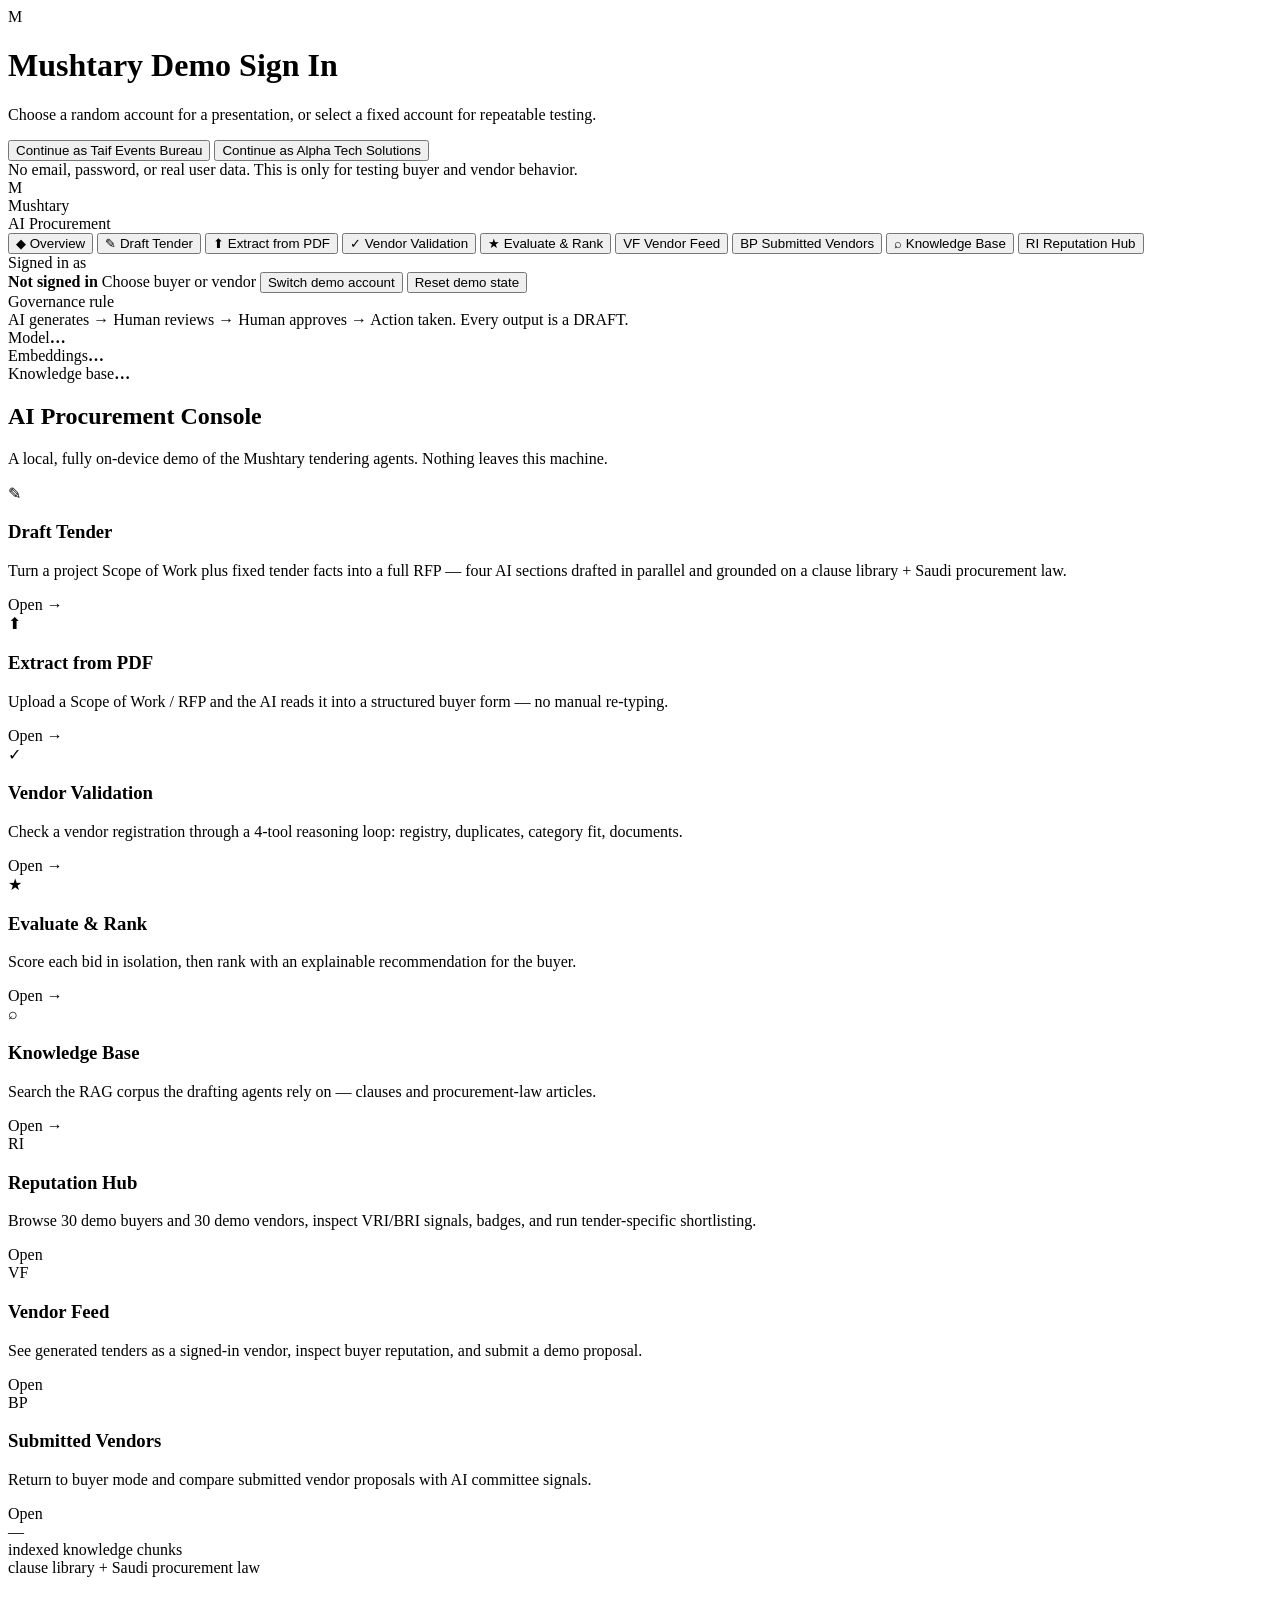
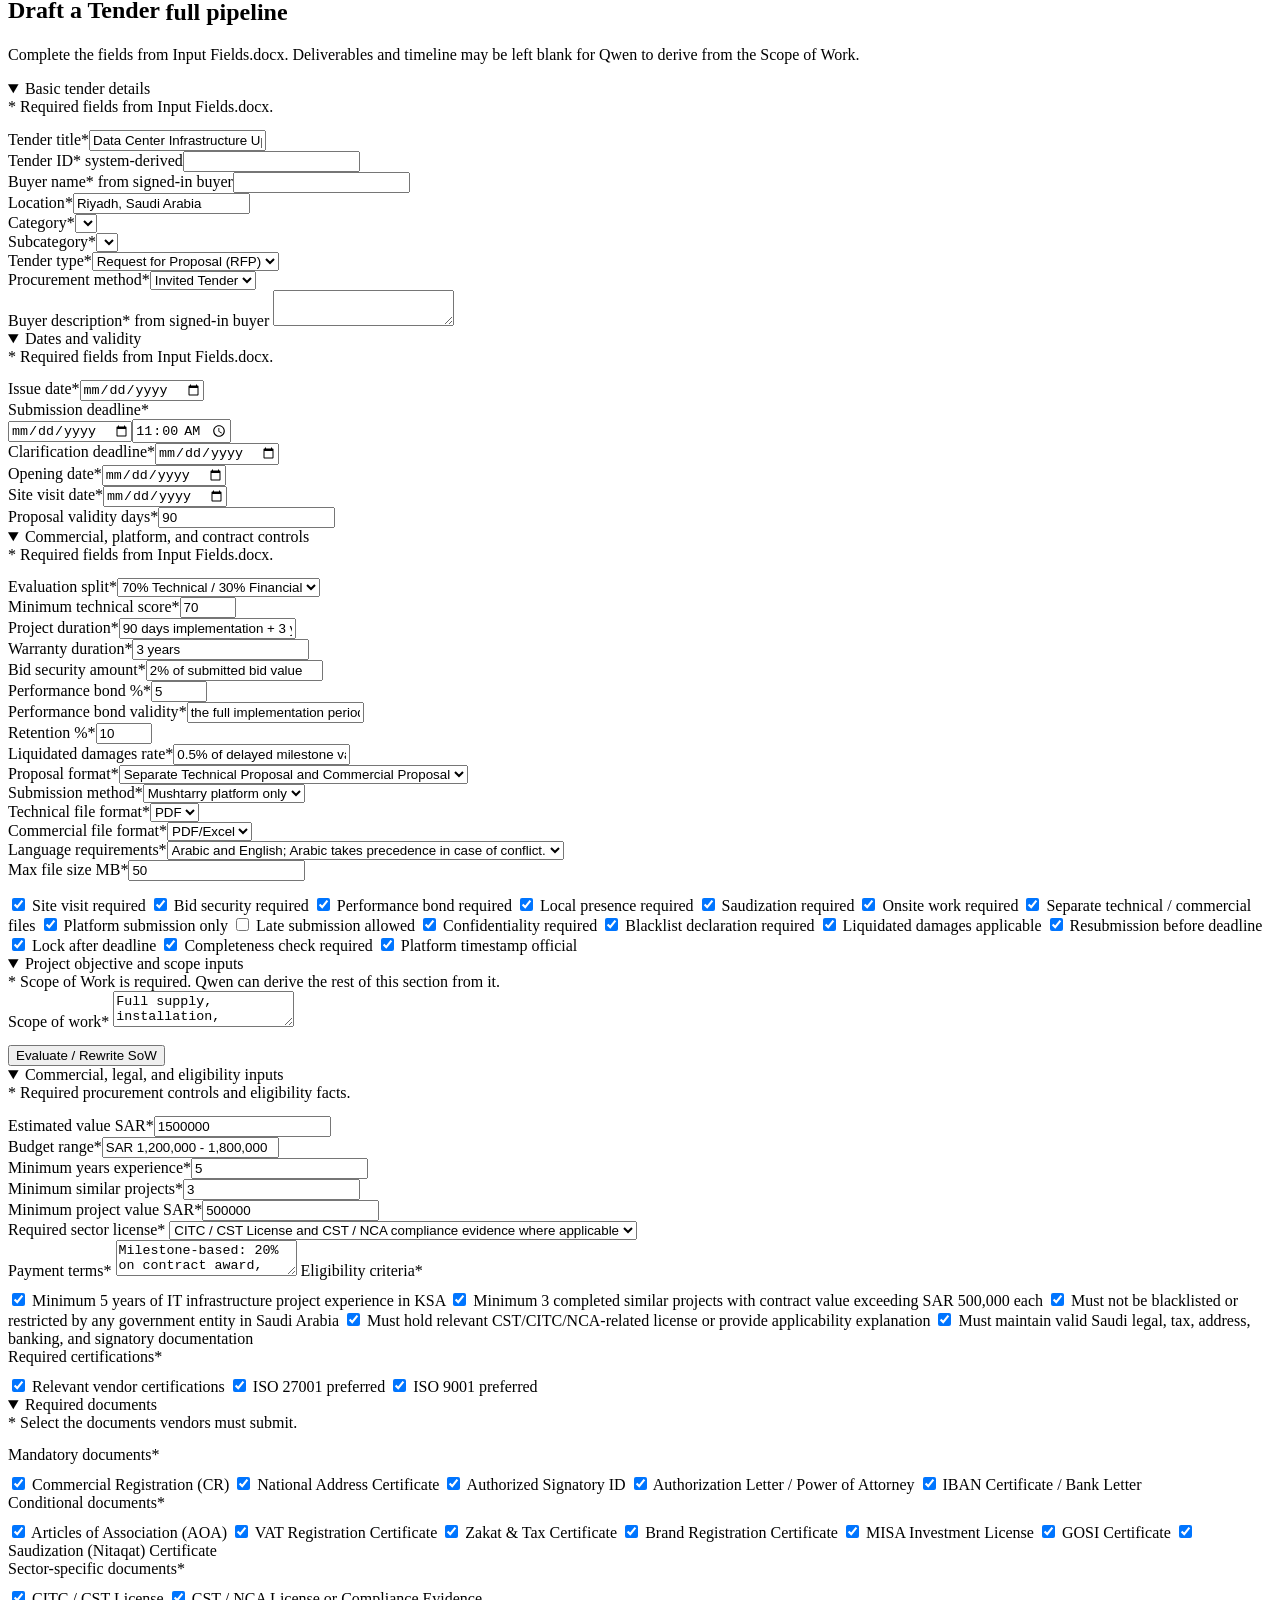
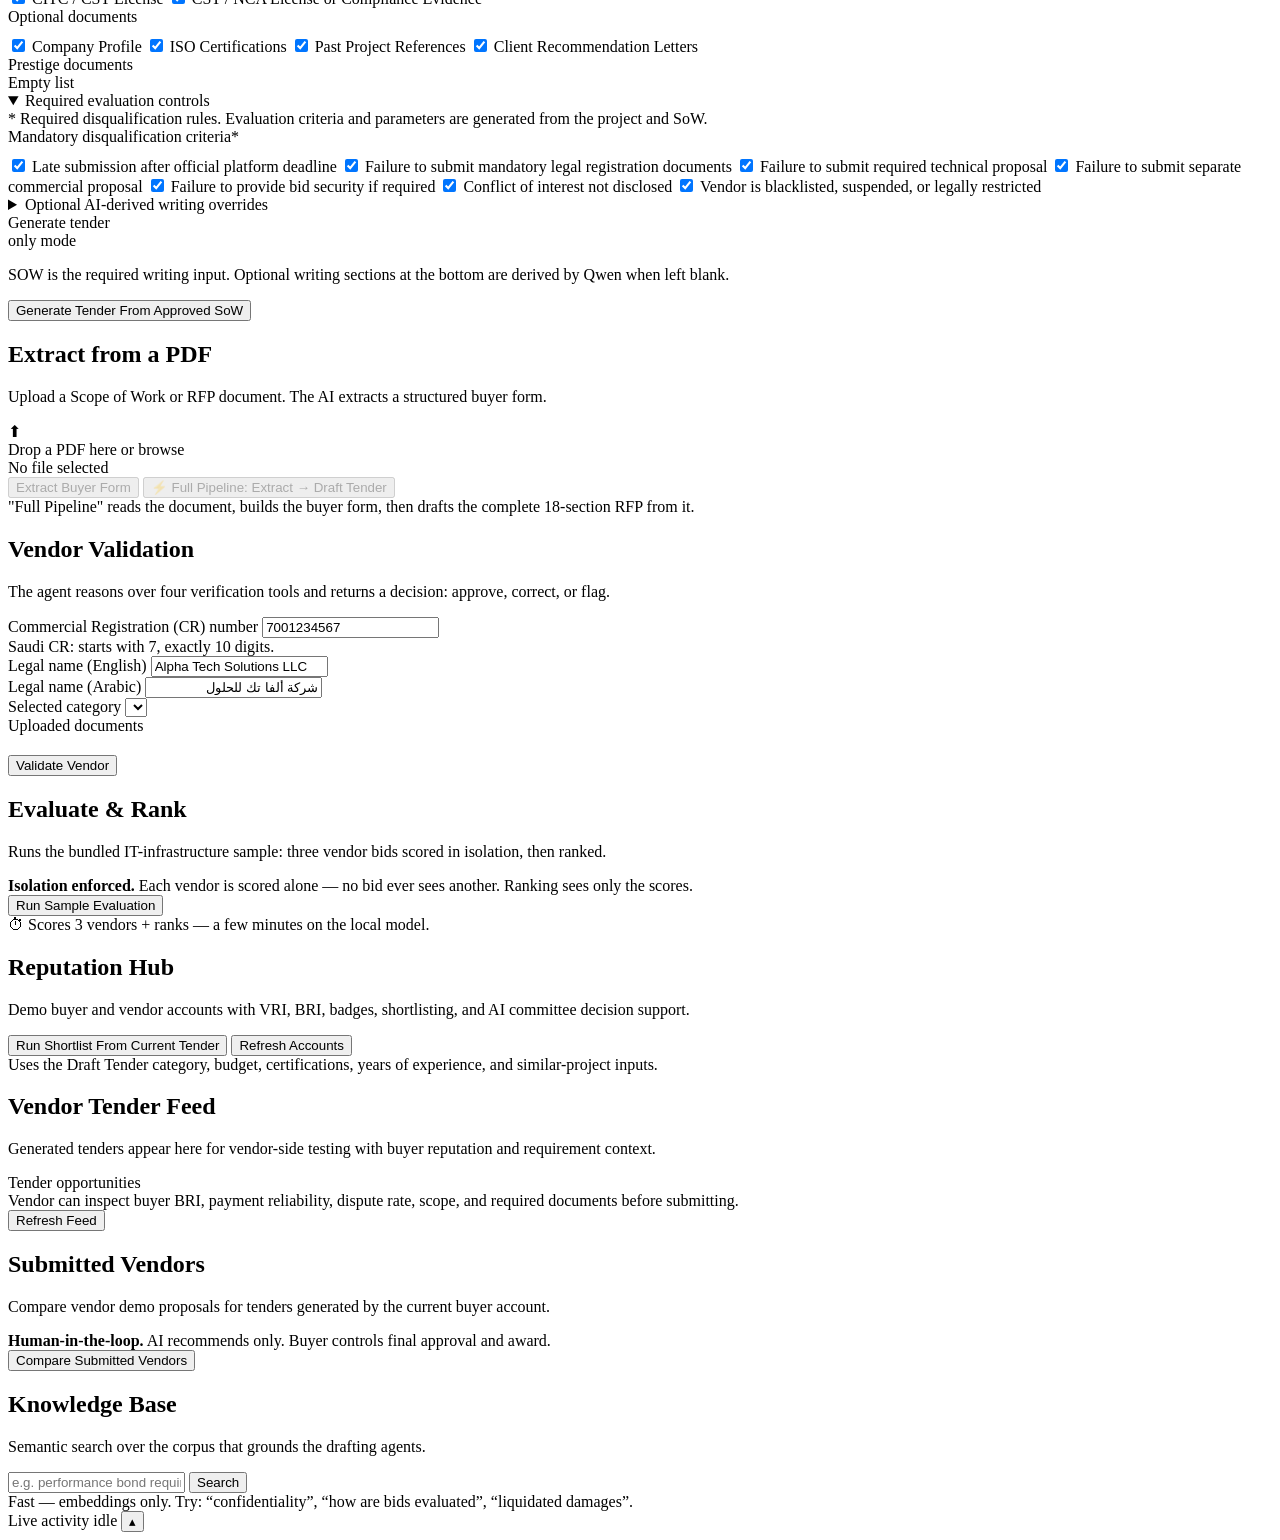
==== frontend/index.html @ 8e7443ec "Pin demo workflows to fixed buyer and vendor" ====
<!DOCTYPE html>
<html lang="en">
<head>
  <meta charset="UTF-8" />
  <meta name="viewport" content="width=device-width, initial-scale=1.0" />
  <title>Mushtary — AI Procurement Console</title>
  <link rel="stylesheet" href="/styles.css" />
  <link rel="preconnect" href="https://fonts.googleapis.com" />
  <link href="https://fonts.googleapis.com/css2?family=Inter:wght@400;500;600;700;800&display=swap" rel="stylesheet" />
</head>
<body>
  <div class="signin-gate" id="signinGate">
    <div class="signin-panel">
      <div class="brand-mark">M</div>
      <h1>Mushtary Demo Sign In</h1>
      <p>Choose a random account for a presentation, or select a fixed account for repeatable testing.</p>
      <div class="signin-actions">
        <button class="btn primary" id="signinBuyerBtn">Continue as Taif Events Bureau</button>
        <button class="btn ghost" id="signinVendorBtn">Continue as Alpha Tech Solutions</button>
      </div>
      <div class="signin-picker" hidden>
        <label for="signinBuyerSelect">Fixed test buyer</label>
        <div><select id="signinBuyerSelect"><option value="">Loading buyers…</option></select><button class="btn primary" id="signinSelectedBuyerBtn">Use buyer</button></div>
        <label for="signinVendorSelect">Fixed test vendor</label>
        <div><select id="signinVendorSelect"><option value="">Loading vendors…</option></select><button class="btn ghost" id="signinSelectedVendorBtn">Use vendor</button></div>
      </div>
      <div class="hint">No email, password, or real user data. This is only for testing buyer and vendor behavior.</div>
    </div>
  </div>
  <div class="app">
    <!-- Sidebar -->
    <aside class="sidebar">
      <div class="brand">
        <div class="brand-mark">M</div>
        <div>
          <div class="brand-name">Mushtary</div>
          <div class="brand-sub">AI Procurement</div>
        </div>
      </div>

      <nav class="nav">
        <button class="nav-item active" data-view="overview"><span class="ico">◆</span> Overview</button>
        <button class="nav-item" data-view="draft"><span class="ico">✎</span> Draft Tender</button>
        <button class="nav-item" data-view="extract"><span class="ico">⬆</span> Extract from PDF</button>
        <button class="nav-item" data-view="validate"><span class="ico">✓</span> Vendor Validation</button>
        <button class="nav-item" data-view="evaluate"><span class="ico">★</span> Evaluate &amp; Rank</button>
        <button class="nav-item" data-view="vendor-feed" data-role-view="vendor"><span class="ico">VF</span> Vendor Feed</button>
        <button class="nav-item" data-view="buyer-proposals" data-role-view="buyer"><span class="ico">BP</span> Submitted Vendors</button>
        <button class="nav-item" data-view="kb"><span class="ico">⌕</span> Knowledge Base</button>
        <button class="nav-item" data-view="reputation"><span class="ico">RI</span> Reputation Hub</button>
      </nav>

      <div class="sidebar-foot">
        <div class="session-card" id="sessionCard">
          <div class="rule-title">Signed in as</div>
          <b id="sessionName">Not signed in</b>
          <span id="sessionMeta">Choose buyer or vendor</span>
          <button class="mini-action" id="switchSessionBtn">Switch demo account</button>
          <button class="mini-action" id="resetDemoBtn">Reset demo state</button>
        </div>
        <div class="rule-card">
          <div class="rule-title">Governance rule</div>
          AI generates → Human reviews → Human approves → Action taken.
          <span class="muted">Every output is a DRAFT.</span>
        </div>
        <div class="env" id="envBox">
          <div class="env-row"><span>Model</span><b id="envModel">…</b></div>
          <div class="env-row"><span>Embeddings</span><b id="envEmbed">…</b></div>
          <div class="env-row"><span>Knowledge base</span><b id="envKb">…</b></div>
        </div>
      </div>
    </aside>

    <!-- Main -->
    <main class="main">
      <!-- OVERVIEW -->
      <section class="view active" id="view-overview">
        <header class="page-head">
          <h1>AI Procurement Console</h1>
          <p>A local, fully on-device demo of the Mushtary tendering agents. Nothing leaves this machine.</p>
        </header>
        <div class="grid cards">
          <div class="card feature" data-go="draft">
            <div class="feat-ico">✎</div>
            <h3>Draft Tender</h3>
            <p>Turn a project Scope of Work plus fixed tender facts into a full RFP — four AI sections drafted in parallel and grounded on a clause library + Saudi procurement law.</p>
            <span class="link">Open →</span>
          </div>
          <div class="card feature" data-go="extract">
            <div class="feat-ico">⬆</div>
            <h3>Extract from PDF</h3>
            <p>Upload a Scope of Work / RFP and the AI reads it into a structured buyer form — no manual re-typing.</p>
            <span class="link">Open →</span>
          </div>
          <div class="card feature" data-go="validate">
            <div class="feat-ico">✓</div>
            <h3>Vendor Validation</h3>
            <p>Check a vendor registration through a 4-tool reasoning loop: registry, duplicates, category fit, documents.</p>
            <span class="link">Open →</span>
          </div>
          <div class="card feature" data-go="evaluate">
            <div class="feat-ico">★</div>
            <h3>Evaluate &amp; Rank</h3>
            <p>Score each bid in isolation, then rank with an explainable recommendation for the buyer.</p>
            <span class="link">Open →</span>
          </div>
          <div class="card feature" data-go="kb">
            <div class="feat-ico">⌕</div>
            <h3>Knowledge Base</h3>
            <p>Search the RAG corpus the drafting agents rely on — clauses and procurement-law articles.</p>
            <span class="link">Open →</span>
          </div>
          <div class="card feature" data-go="reputation">
            <div class="feat-ico">RI</div>
            <h3>Reputation Hub</h3>
            <p>Browse 30 demo buyers and 30 demo vendors, inspect VRI/BRI signals, badges, and run tender-specific shortlisting.</p>
            <span class="link">Open</span>
          </div>
          <div class="card feature" data-go="vendor-feed">
            <div class="feat-ico">VF</div>
            <h3>Vendor Feed</h3>
            <p>See generated tenders as a signed-in vendor, inspect buyer reputation, and submit a demo proposal.</p>
            <span class="link">Open</span>
          </div>
          <div class="card feature" data-go="buyer-proposals">
            <div class="feat-ico">BP</div>
            <h3>Submitted Vendors</h3>
            <p>Return to buyer mode and compare submitted vendor proposals with AI committee signals.</p>
            <span class="link">Open</span>
          </div>
          <div class="card stat-card">
            <div class="stat-num" id="kbCount">—</div>
            <div class="stat-label">indexed knowledge chunks</div>
            <div class="stat-foot">clause library + Saudi procurement law</div>
          </div>
        </div>
      </section>

      <!-- DRAFT -->
      <section class="view" id="view-draft">
        <header class="page-head">
          <h1>Draft a Tender <span class="badge ok" style="vertical-align:middle">full pipeline</span></h1>
          <p>Complete the fields from Input Fields.docx. Deliverables and timeline may be left blank for Qwen to derive from the Scope of Work.</p>
        </header>
        <div class="panel">
          <details class="control-details" open>
            <summary>Basic tender details</summary>
            <div class="required-note"><span class="req">*</span> Required fields from Input Fields.docx.</div>
            <div class="grid two" style="margin-top:14px">
              <div><label class="field-label">Tender title<span class="req">*</span></label><input id="draftTenderTitle" class="input" value="Data Center Infrastructure Upgrade" required /></div>
              <div><label class="field-label">Tender ID<span class="req">*</span> <span class="muted">system-derived</span></label><input id="draftTenderId" class="input" readonly required /></div>
              <div><label class="field-label">Buyer name<span class="req">*</span> <span class="muted">from signed-in buyer</span></label><input id="draftBuyerName" class="input" readonly required /></div>
              <div><label class="field-label">Location<span class="req">*</span></label><input id="draftLocation" class="input" value="Riyadh, Saudi Arabia" required /></div>
              <div><label class="field-label">Category<span class="req">*</span></label><select id="draftCategory" class="input" required></select></div>
              <div><label class="field-label">Subcategory<span class="req">*</span></label><select id="draftSubcategory" class="input" required></select></div>
              <div><label class="field-label">Tender type<span class="req">*</span></label><select id="draftTenderType" class="input" required><option>Request for Proposal (RFP)</option></select></div>
              <div><label class="field-label">Procurement method<span class="req">*</span></label><select id="draftProcurementMethod" class="input" required><option>Invited Tender</option></select></div>
            </div>
            <label class="field-label" style="margin-top:14px">Buyer description<span class="req">*</span> <span class="muted">from signed-in buyer</span></label>
            <textarea id="draftBuyerDescription" class="input textarea compact-textarea" readonly required></textarea>
          </details>
          <details class="control-details" open>
            <summary>Dates and validity</summary>
            <div class="required-note"><span class="req">*</span> Required fields from Input Fields.docx.</div>
            <div class="grid two" style="margin-top:14px">
              <div><label class="field-label">Issue date<span class="req">*</span></label><input id="draftIssueDate" class="input" type="date" required /></div>
              <div><label class="field-label">Submission deadline<span class="req">*</span></label><div class="row compact"><input id="draftSubmissionDate" class="input" type="date" required /><input id="draftSubmissionTime" class="input" type="time" value="11:00" required /></div></div>
              <div><label class="field-label">Clarification deadline<span class="req">*</span></label><input id="draftClarificationDate" class="input" type="date" required /></div>
              <div><label class="field-label">Opening date<span class="req">*</span></label><input id="draftOpeningDate" class="input" type="date" required /></div>
              <div><label class="field-label">Site visit date<span class="req">*</span></label><input id="draftSiteVisitDate" class="input" type="date" required /></div>
              <div><label class="field-label">Proposal validity days<span class="req">*</span></label><input id="draftProposalValidityDays" class="input" type="number" min="1" value="90" required /></div>
            </div>
          </details>
          <details class="control-details" open>
            <summary>Commercial, platform, and contract controls</summary>
            <div class="required-note"><span class="req">*</span> Required fields from Input Fields.docx.</div>
            <div class="grid two" style="margin-top:14px">
              <div><label class="field-label">Evaluation split<span class="req">*</span></label><select id="draftEvaluationModel" class="input" required><option value="70/30">70% Technical / 30% Financial</option></select></div>
              <div><label class="field-label">Minimum technical score<span class="req">*</span></label><input id="draftMinimumScore" class="input" type="number" min="0" max="100" value="70" required /></div>
              <div><label class="field-label">Project duration<span class="req">*</span></label><input id="draftContractDuration" class="input" value="90 days implementation + 3 years warranty/support" required /></div>
              <div><label class="field-label">Warranty duration<span class="req">*</span></label><input id="draftWarrantyDuration" class="input" value="3 years" required /></div>
              <div><label class="field-label">Bid security amount<span class="req">*</span></label><input id="draftBidSecurityAmount" class="input" value="2% of submitted bid value" required /></div>
              <div><label class="field-label">Performance bond %<span class="req">*</span></label><input id="draftPerformanceBondPct" class="input" type="number" min="0" max="100" value="5" required /></div>
              <div><label class="field-label">Performance bond validity<span class="req">*</span></label><input id="draftPerformanceBondValidity" class="input" value="the full implementation period and the 3-year warranty/support period" required /></div>
              <div><label class="field-label">Retention %<span class="req">*</span></label><input id="draftRetentionPct" class="input" type="number" min="0" max="100" value="10" required /></div>
              <div><label class="field-label">Liquidated damages rate<span class="req">*</span></label><input id="draftLiquidatedDamagesRate" class="input" value="0.5% of delayed milestone value per week, capped as per final contract" required /></div>
              <div><label class="field-label">Proposal format<span class="req">*</span></label><select id="draftProposalFormat" class="input" required><option>Separate Technical Proposal and Commercial Proposal</option></select></div>
              <div><label class="field-label">Submission method<span class="req">*</span></label><select id="draftSubmissionMethod" class="input" required><option>Mushtarry platform only</option></select></div>
              <div><label class="field-label">Technical file format<span class="req">*</span></label><select id="draftTechnicalFileFormat" class="input" required><option>PDF</option></select></div>
              <div><label class="field-label">Commercial file format<span class="req">*</span></label><select id="draftCommercialFileFormat" class="input" required><option>PDF/Excel</option></select></div>
              <div><label class="field-label">Language requirements<span class="req">*</span></label><select id="draftLanguageRequirements" class="input" required><option>Arabic and English; Arabic takes precedence in case of conflict.</option></select></div>
              <div><label class="field-label">Max file size MB<span class="req">*</span></label><input id="draftMaxFileSize" class="input" type="number" min="1" value="50" required /></div>
            </div>
            <div class="toggle-grid" style="margin-top:14px">
              <label><input id="draftSiteVisitRequired" type="checkbox" checked /> Site visit required</label>
              <label><input id="draftBidSecurityRequired" type="checkbox" checked /> Bid security required</label>
              <label><input id="draftPerformanceBondRequired" type="checkbox" checked /> Performance bond required</label>
              <label><input id="draftLocalPresenceRequired" type="checkbox" checked /> Local presence required</label>
              <label><input id="draftSaudizationRequired" type="checkbox" checked /> Saudization required</label>
              <label><input id="draftOnsiteRequired" type="checkbox" checked /> Onsite work required</label>
              <label><input id="draftSeparateTechCommercial" type="checkbox" checked /> Separate technical / commercial files</label>
              <label><input id="draftPlatformOnly" type="checkbox" checked /> Platform submission only</label>
              <label><input id="draftLateSubmissionAllowed" type="checkbox" /> Late submission allowed</label>
              <label><input id="draftConfidentialityRequired" type="checkbox" checked /> Confidentiality required</label>
              <label><input id="draftBlacklistDeclaration" type="checkbox" checked /> Blacklist declaration required</label>
              <label><input id="draftLiquidatedDamages" type="checkbox" checked /> Liquidated damages applicable</label>
              <label><input id="draftResubmissionAllowed" type="checkbox" checked /> Resubmission before deadline</label>
              <label><input id="draftLockAfterDeadline" type="checkbox" checked /> Lock after deadline</label>
              <label><input id="draftCompletenessCheck" type="checkbox" checked /> Completeness check required</label>
              <label><input id="draftTimestampOfficial" type="checkbox" checked /> Platform timestamp official</label>
            </div>
          </details>
          <details class="control-details" open>
            <summary>Project objective and scope inputs</summary>
            <div class="required-note"><span class="req">*</span> Scope of Work is required. Qwen can derive the rest of this section from it.</div>
            <label class="field-label" style="margin-top:14px">Scope of work<span class="req">*</span></label>
            <textarea id="draftScope" class="input textarea hero-textarea" required>Full supply, installation, configuration, testing, and commissioning of new server hardware, core network switches, next-generation firewall, and backup systems. The scope includes data migration, rollback planning, staff training, as-built documentation, and warranty/support services.</textarea>
            <div class="toolbar" style="margin-top:14px">
              <button id="reviewSowBtn" class="btn ghost">Evaluate / Rewrite SoW</button>
            </div>
          </details>
          <details class="control-details" open>
            <summary>Commercial, legal, and eligibility inputs</summary>
            <div class="required-note"><span class="req">*</span> Required procurement controls and eligibility facts.</div>
            <div class="grid two" style="margin-top:14px">
              <div><label class="field-label">Estimated value SAR<span class="req">*</span></label><input id="draftEstimatedValue" class="input" type="number" value="1500000" required /></div>
              <div><label class="field-label">Budget range<span class="req">*</span></label><input id="draftBudgetRange" class="input" value="SAR 1,200,000 - 1,800,000" required /></div>
              <div><label class="field-label">Minimum years experience<span class="req">*</span></label><input id="draftMinYears" class="input" type="number" value="5" required /></div>
              <div><label class="field-label">Minimum similar projects<span class="req">*</span></label><input id="draftMinProjects" class="input" type="number" value="3" required /></div>
              <div><label class="field-label">Minimum project value SAR<span class="req">*</span></label><input id="draftMinProjectValue" class="input" type="number" value="500000" required /></div>
              <div>
                <label class="field-label">Required sector license<span class="req">*</span></label>
                <select id="draftSectorLicense" class="input" required>
                  <option>CITC / CST License and CST / NCA compliance evidence where applicable</option>
                </select>
              </div>
            </div>
            <label class="field-label" style="margin-top:14px">Payment terms<span class="req">*</span></label>
            <textarea id="draftPaymentTerms" class="input textarea compact-textarea" required>Milestone-based: 20% on contract award, 40% on equipment delivery and acceptance, 30% on successful handover/UAT, and 10% after completion of the initial warranty observation period.</textarea>
            <label class="field-label" style="margin-top:14px">Eligibility criteria<span class="req">*</span></label>
            <div id="draftEligibilityCriteria" class="toggle-grid single" style="margin-top:10px">
              <label><input type="checkbox" value="Minimum 5 years of IT infrastructure project experience in KSA" checked /> Minimum 5 years of IT infrastructure project experience in KSA</label>
              <label><input type="checkbox" value="Minimum 3 completed similar projects with contract value exceeding SAR 500,000 each" checked /> Minimum 3 completed similar projects with contract value exceeding SAR 500,000 each</label>
              <label><input type="checkbox" value="Must not be blacklisted or restricted by any government entity in Saudi Arabia" checked /> Must not be blacklisted or restricted by any government entity in Saudi Arabia</label>
              <label><input type="checkbox" value="Must hold relevant CST/CITC/NCA-related license or provide applicability explanation" checked /> Must hold relevant CST/CITC/NCA-related license or provide applicability explanation</label>
              <label><input type="checkbox" value="Must maintain valid Saudi legal, tax, address, banking, and signatory documentation" checked /> Must maintain valid Saudi legal, tax, address, banking, and signatory documentation</label>
            </div>
            <label class="field-label" style="margin-top:14px">Required certifications<span class="req">*</span></label>
            <div id="draftCertifications" class="toggle-grid" style="margin-top:10px">
              <label><input type="checkbox" value="Relevant vendor certifications" checked /> Relevant vendor certifications</label>
              <label><input type="checkbox" value="ISO 27001 preferred" checked /> ISO 27001 preferred</label>
              <label><input type="checkbox" value="ISO 9001 preferred" checked /> ISO 9001 preferred</label>
            </div>
          </details>
          <details class="control-details" open>
            <summary>Required documents</summary>
            <div class="required-note"><span class="req">*</span> Select the documents vendors must submit.</div>
            <div class="grid two" style="margin-top:14px">
              <div>
                <label class="field-label">Mandatory documents<span class="req">*</span></label>
                <div id="draftMandatoryDocs" class="toggle-grid single" style="margin-top:10px">
                  <label><input type="checkbox" value="Commercial Registration (CR)" checked /> Commercial Registration (CR)</label>
                  <label><input type="checkbox" value="National Address Certificate" checked /> National Address Certificate</label>
                  <label><input type="checkbox" value="Authorized Signatory ID" checked /> Authorized Signatory ID</label>
                  <label><input type="checkbox" value="Authorization Letter / Power of Attorney" checked /> Authorization Letter / Power of Attorney</label>
                  <label><input type="checkbox" value="IBAN Certificate / Bank Letter" checked /> IBAN Certificate / Bank Letter</label>
                </div>
              </div>
              <div>
                <label class="field-label">Conditional documents<span class="req">*</span></label>
                <div id="draftConditionalDocs" class="toggle-grid single" style="margin-top:10px">
                  <label><input type="checkbox" value="Articles of Association (AOA)" checked /> Articles of Association (AOA)</label>
                  <label><input type="checkbox" value="VAT Registration Certificate" checked /> VAT Registration Certificate</label>
                  <label><input type="checkbox" value="Zakat & Tax Certificate" checked /> Zakat & Tax Certificate</label>
                  <label><input type="checkbox" value="Brand Registration Certificate" checked /> Brand Registration Certificate</label>
                  <label><input type="checkbox" value="MISA Investment License" checked /> MISA Investment License</label>
                  <label><input type="checkbox" value="GOSI Certificate" checked /> GOSI Certificate</label>
                  <label><input type="checkbox" value="Saudization (Nitaqat) Certificate" checked /> Saudization (Nitaqat) Certificate</label>
                </div>
              </div>
              <div>
                <label class="field-label">Sector-specific documents<span class="req">*</span></label>
                <div id="draftSectorDocs" class="toggle-grid single" style="margin-top:10px">
                  <label><input type="checkbox" value="CITC / CST License" checked /> CITC / CST License</label>
                  <label><input type="checkbox" value="CST / NCA License or Compliance Evidence" checked /> CST / NCA License or Compliance Evidence</label>
                </div>
              </div>
              <div>
                <label class="field-label">Optional documents</label>
                <div id="draftOptionalDocs" class="toggle-grid single" style="margin-top:10px">
                  <label><input type="checkbox" value="Company Profile" checked /> Company Profile</label>
                  <label><input type="checkbox" value="ISO Certifications" checked /> ISO Certifications</label>
                  <label><input type="checkbox" value="Past Project References" checked /> Past Project References</label>
                  <label><input type="checkbox" value="Client Recommendation Letters" checked /> Client Recommendation Letters</label>
                </div>
              </div>
              <div>
                <label class="field-label">Prestige documents</label>
                <div id="draftPrestigeDocs" class="empty-list">Empty list</div>
              </div>
            </div>
          </details>
          <details class="control-details" open>
            <summary>Required evaluation controls</summary>
            <div class="required-note"><span class="req">*</span> Required disqualification rules. Evaluation criteria and parameters are generated from the project and SoW.</div>
            <label class="field-label" style="margin-top:14px">Mandatory disqualification criteria<span class="req">*</span></label>
            <div id="draftDisqualificationCriteria" class="toggle-grid single" style="margin-top:10px">
              <label><input type="checkbox" value="Late submission after official platform deadline" checked /> Late submission after official platform deadline</label>
              <label><input type="checkbox" value="Failure to submit mandatory legal registration documents" checked /> Failure to submit mandatory legal registration documents</label>
              <label><input type="checkbox" value="Failure to submit required technical proposal" checked /> Failure to submit required technical proposal</label>
              <label><input type="checkbox" value="Failure to submit separate commercial proposal" checked /> Failure to submit separate commercial proposal</label>
              <label><input type="checkbox" value="Failure to provide bid security if required" checked /> Failure to provide bid security if required</label>
              <label><input type="checkbox" value="Conflict of interest not disclosed" checked /> Conflict of interest not disclosed</label>
              <label><input type="checkbox" value="Vendor is blacklisted, suspended, or legally restricted" checked /> Vendor is blacklisted, suspended, or legally restricted</label>
            </div>
          </details>
          <details class="control-details">
            <summary>Optional AI-derived writing overrides</summary>
            <div class="hint" style="margin-top:14px">Use Populate optional sections to derive editable content from the Scope of Work. Buyer-entered values are preserved.</div>
            <div class="toolbar" style="margin-top:14px"><button id="populateOptionalBtn" type="button" class="btn ghost">Populate Deliverables & Optional Sections</button></div>
            <label class="field-label" style="margin-top:14px">Project objective</label>
            <textarea id="draftProjectObjective" class="input textarea compact-textarea" placeholder="Optional. Qwen can derive from the SoW."></textarea>
            <label class="field-label" style="margin-top:14px">Technical requirements</label>
            <textarea id="draftTechnicalRequirements" class="input textarea compact-textarea" placeholder="Optional. Qwen can derive from the SoW."></textarea>
            <label class="field-label" style="margin-top:14px">Methodology requirements</label>
            <textarea id="draftMethodologyRequirements" class="input textarea compact-textarea" placeholder="Optional. Qwen can derive from the SoW."></textarea>
            <label class="field-label" style="margin-top:14px">Deliverables</label>
            <div class="editable-table-wrap"><table class="editable-table" id="draftDeliverablesTable"><thead><tr><th>Deliverable</th><th>Description / acceptance output</th><th>Format</th><th></th></tr></thead><tbody></tbody></table></div>
            <button type="button" class="table-add" data-add-row="draftDeliverablesTable">+ Add deliverable</button>
            <label class="field-label" style="margin-top:14px">Timeline milestones</label>
            <div class="editable-table-wrap"><table class="editable-table" id="draftTimelineTable"><thead><tr><th>Milestone</th><th>Target date / timing</th><th></th></tr></thead><tbody></tbody></table></div>
            <button type="button" class="table-add" data-add-row="draftTimelineTable">+ Add milestone</button>
            <label class="field-label" style="margin-top:14px">Roles and responsibilities</label>
            <textarea id="draftResponsibilities" class="input textarea compact-textarea" placeholder="Optional. Example: Buyer | Provide access; Review deliverables"></textarea>
            <label class="field-label" style="margin-top:14px">Evaluation criteria</label>
            <textarea id="draftEvaluationCriteria" class="input textarea compact-textarea" placeholder="Optional. Qwen can derive from the SoW and project."></textarea>
            <div class="grid two" style="margin-top:14px">
              <div><label class="field-label">Technical evaluation parameters</label><textarea id="draftTechnicalEvalParams" class="input textarea mini-textarea" placeholder="Optional. Qwen can derive from the SoW."></textarea></div>
              <div><label class="field-label">Financial evaluation parameters</label><textarea id="draftFinancialEvalParams" class="input textarea mini-textarea" placeholder="Optional. Qwen can derive from the SoW."></textarea></div>
            </div>
          </details>
        </div>
        <div class="panel">
          <div class="result-head">
            <div>
              <div class="result-title">Generate tender</div>
            </div>
            <span class="badge ok">only mode</span>
          </div>
          <p class="hint">SOW is the required writing input. Optional writing sections at the bottom are derived by Qwen when left blank.</p>
          <div class="toolbar" style="margin-top:14px">
            <button id="guidedDraftBtn" class="btn primary">Generate Tender From Approved SoW</button>
          </div>
        </div>
        <div id="sowReviewResult"></div>
        <div id="draftResult"></div>
        <div id="savedTenders"></div>
      </section>

      <!-- EXTRACT -->
      <section class="view" id="view-extract">
        <header class="page-head">
          <h1>Extract from a PDF</h1>
          <p>Upload a Scope of Work or RFP document. The AI extracts a structured buyer form.</p>
        </header>
        <div class="panel">
          <div id="dropZone" class="dropzone">
            <div class="dz-ico">⬆</div>
            <div class="dz-main">Drop a PDF here or <span class="link">browse</span></div>
            <div class="dz-sub" id="dzFile">No file selected</div>
            <input type="file" id="extractFile" accept="application/pdf" hidden />
          </div>
          <div class="toolbar">
            <button id="extractBtn" class="btn primary" disabled>Extract Buyer Form</button>
            <button id="extractDraftBtn" class="btn ghost" disabled>⚡ Full Pipeline: Extract → Draft Tender</button>
          </div>
          <div class="hint">"Full Pipeline" reads the document, builds the buyer form, then drafts the complete 18-section RFP from it.</div>
        </div>
        <div id="extractResult"></div>
      </section>

      <!-- VALIDATE -->
      <section class="view" id="view-validate">
        <header class="page-head">
          <h1>Vendor Validation</h1>
          <p>The agent reasons over four verification tools and returns a decision: approve, correct, or flag.</p>
        </header>
        <div class="panel">
          <div class="grid two">
            <div>
              <label class="field-label">Commercial Registration (CR) number</label>
              <input id="vCr" class="input" placeholder="7001234567" value="7001234567" />
              <div class="hint">Saudi CR: starts with 7, exactly 10 digits.</div>
            </div>
            <div>
              <label class="field-label">Legal name (English)</label>
              <input id="vNameEn" class="input" placeholder="Alpha Tech Solutions LLC" value="Alpha Tech Solutions LLC" />
            </div>
            <div>
              <label class="field-label">Legal name (Arabic)</label>
              <input id="vNameAr" class="input" dir="rtl" placeholder="شركة ألفا تك" value="شركة ألفا تك للحلول" />
            </div>
            <div>
              <label class="field-label">Selected category</label>
              <select id="vCategory" class="input"></select>
            </div>
          </div>
          <label class="field-label" style="margin-top:18px">Uploaded documents</label>
          <div class="chips" id="vDocs"></div>
          <button id="validateBtn" class="btn primary" style="margin-top:20px">Validate Vendor</button>
        </div>
        <div id="validateResult"></div>
      </section>

      <!-- EVALUATE -->
      <section class="view" id="view-evaluate">
        <header class="page-head">
          <h1>Evaluate &amp; Rank</h1>
          <p>Runs the bundled IT-infrastructure sample: three vendor bids scored in isolation, then ranked.</p>
        </header>
        <div class="panel">
          <div class="isolation-note">
            <b>Isolation enforced.</b> Each vendor is scored alone — no bid ever sees another. Ranking sees only the scores.
          </div>
          <button id="evaluateBtn" class="btn primary">Run Sample Evaluation</button>
          <div class="hint">⏱ Scores 3 vendors + ranks — a few minutes on the local model.</div>
        </div>
        <div id="evaluateResult"></div>
      </section>

      <!-- REPUTATION -->
      <section class="view" id="view-reputation">
        <header class="page-head">
          <h1>Reputation Hub</h1>
          <p>Demo buyer and vendor accounts with VRI, BRI, badges, shortlisting, and AI committee decision support.</p>
        </header>
        <div class="panel">
          <div id="reputationSnapshot"></div>
          <div class="toolbar" style="margin-top:16px">
            <button id="shortlistBtn" class="btn primary">Run Shortlist From Current Tender</button>
            <button id="refreshReputationBtn" class="btn ghost">Refresh Accounts</button>
          </div>
          <div class="hint">Uses the Draft Tender category, budget, certifications, years of experience, and similar-project inputs.</div>
        </div>
        <div id="shortlistResult"></div>
        <div id="reputationAccounts"></div>
      </section>

      <!-- VENDOR FEED -->
      <section class="view" id="view-vendor-feed">
        <header class="page-head">
          <h1>Vendor Tender Feed</h1>
          <p>Generated tenders appear here for vendor-side testing with buyer reputation and requirement context.</p>
        </header>
        <div class="panel">
          <div class="result-head">
            <div>
              <div class="result-title">Tender opportunities</div>
              <div class="hint">Vendor can inspect buyer BRI, payment reliability, dispute rate, scope, and required documents before submitting.</div>
            </div>
            <button id="refreshVendorFeedBtn" class="btn ghost">Refresh Feed</button>
          </div>
        </div>
        <div id="vendorFeedResult"></div>
      </section>

      <!-- BUYER PROPOSALS -->
      <section class="view" id="view-buyer-proposals">
        <header class="page-head">
          <h1>Submitted Vendors</h1>
          <p>Compare vendor demo proposals for tenders generated by the current buyer account.</p>
        </header>
        <div class="panel">
          <div class="isolation-note">
            <b>Human-in-the-loop.</b> AI recommends only. Buyer controls final approval and award.
          </div>
          <button id="refreshBuyerProposalsBtn" class="btn primary">Compare Submitted Vendors</button>
        </div>
        <div id="buyerProposalResult"></div>
      </section>

      <!-- KB -->
      <section class="view" id="view-kb">
        <header class="page-head">
          <h1>Knowledge Base</h1>
          <p>Semantic search over the corpus that grounds the drafting agents.</p>
        </header>
        <div class="panel">
          <div class="row">
            <input id="kbQuery" class="input" placeholder="e.g. performance bond requirements" />
            <button id="kbBtn" class="btn primary">Search</button>
          </div>
          <div class="hint">Fast — embeddings only. Try: “confidentiality”, “how are bids evaluated”, “liquidated damages”.</div>
        </div>
        <div id="kbResult"></div>
      </section>
    </main>
  </div>

  <!-- Live activity console -->
  <div class="console collapsed" id="console">
    <div class="console-head" id="consoleHead">
      <span class="console-dot" id="consoleDot"></span>
      <span class="console-title">Live activity</span>
      <span class="console-sub" id="consoleSub">idle</span>
      <button class="console-toggle" id="consoleToggle">▴</button>
    </div>
    <div class="console-body" id="consoleBody"></div>
  </div>

  <script src="/app.js"></script>
</body>
</html>
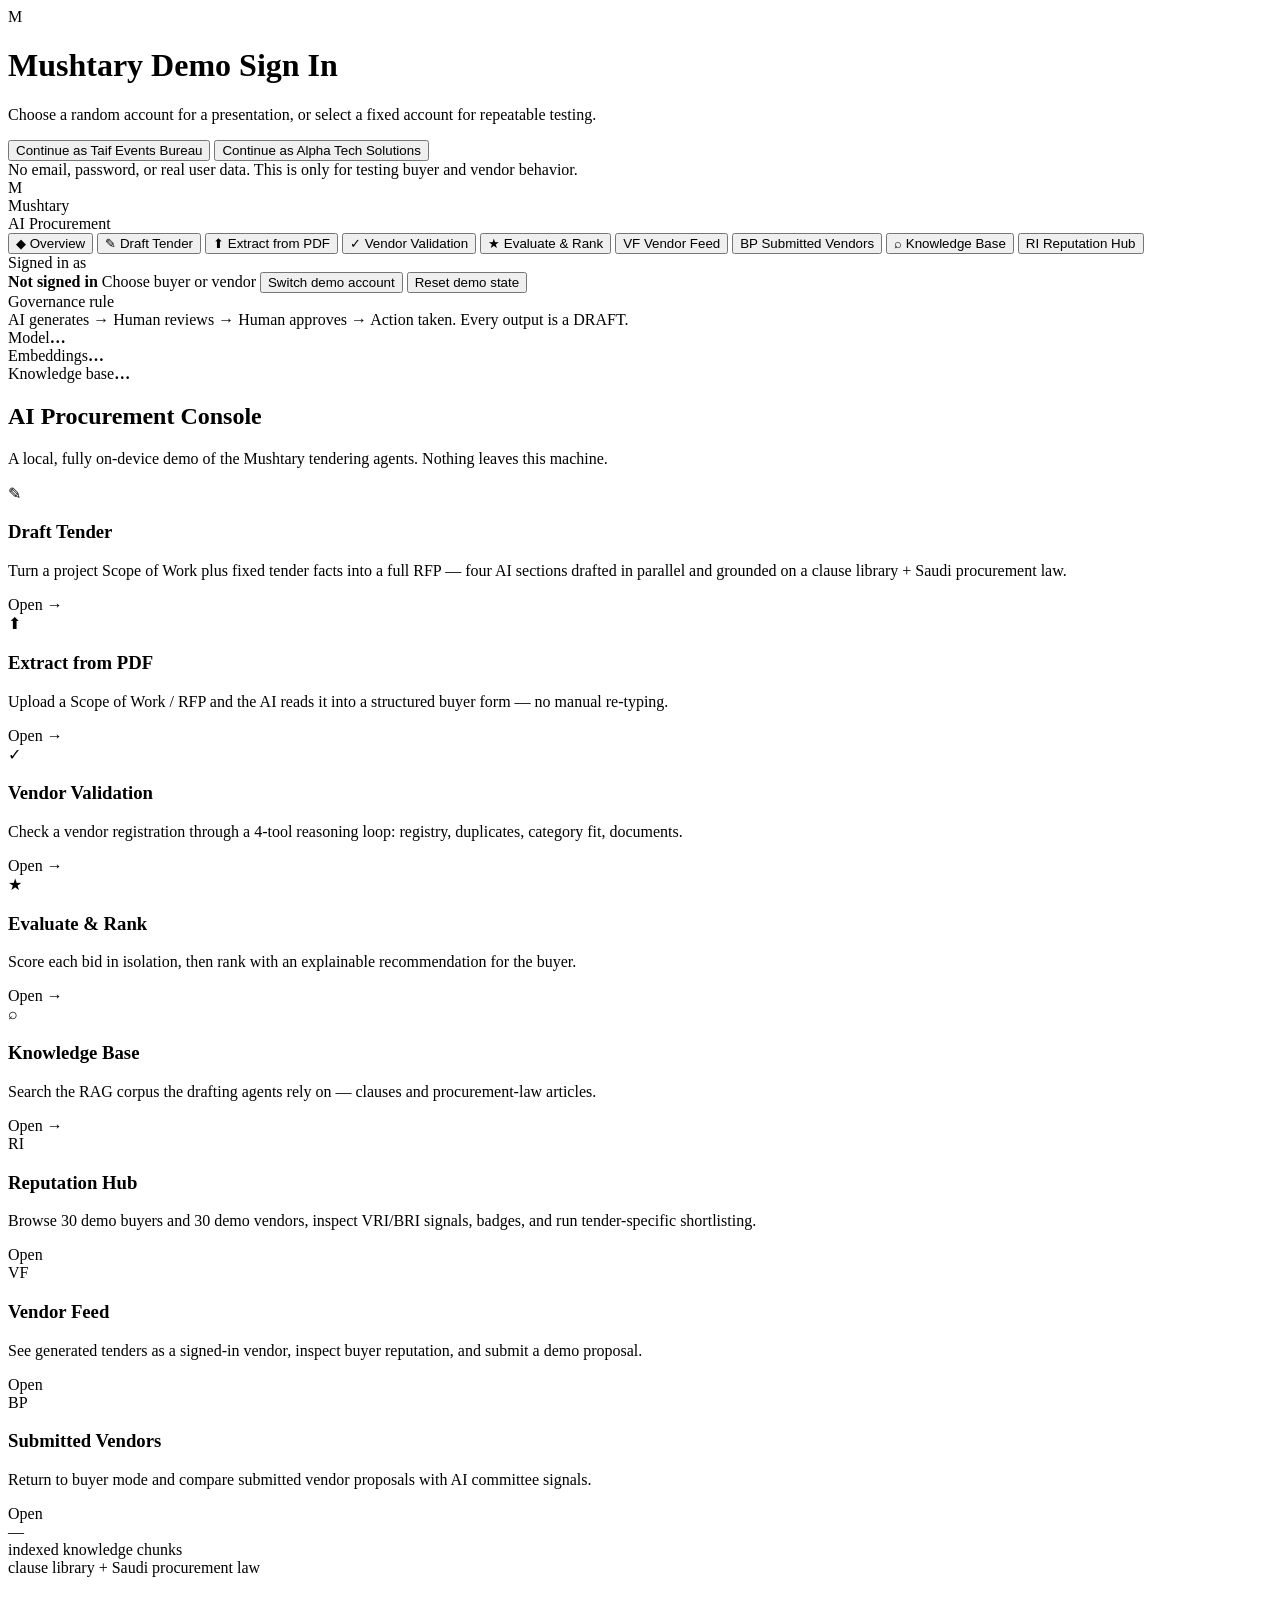
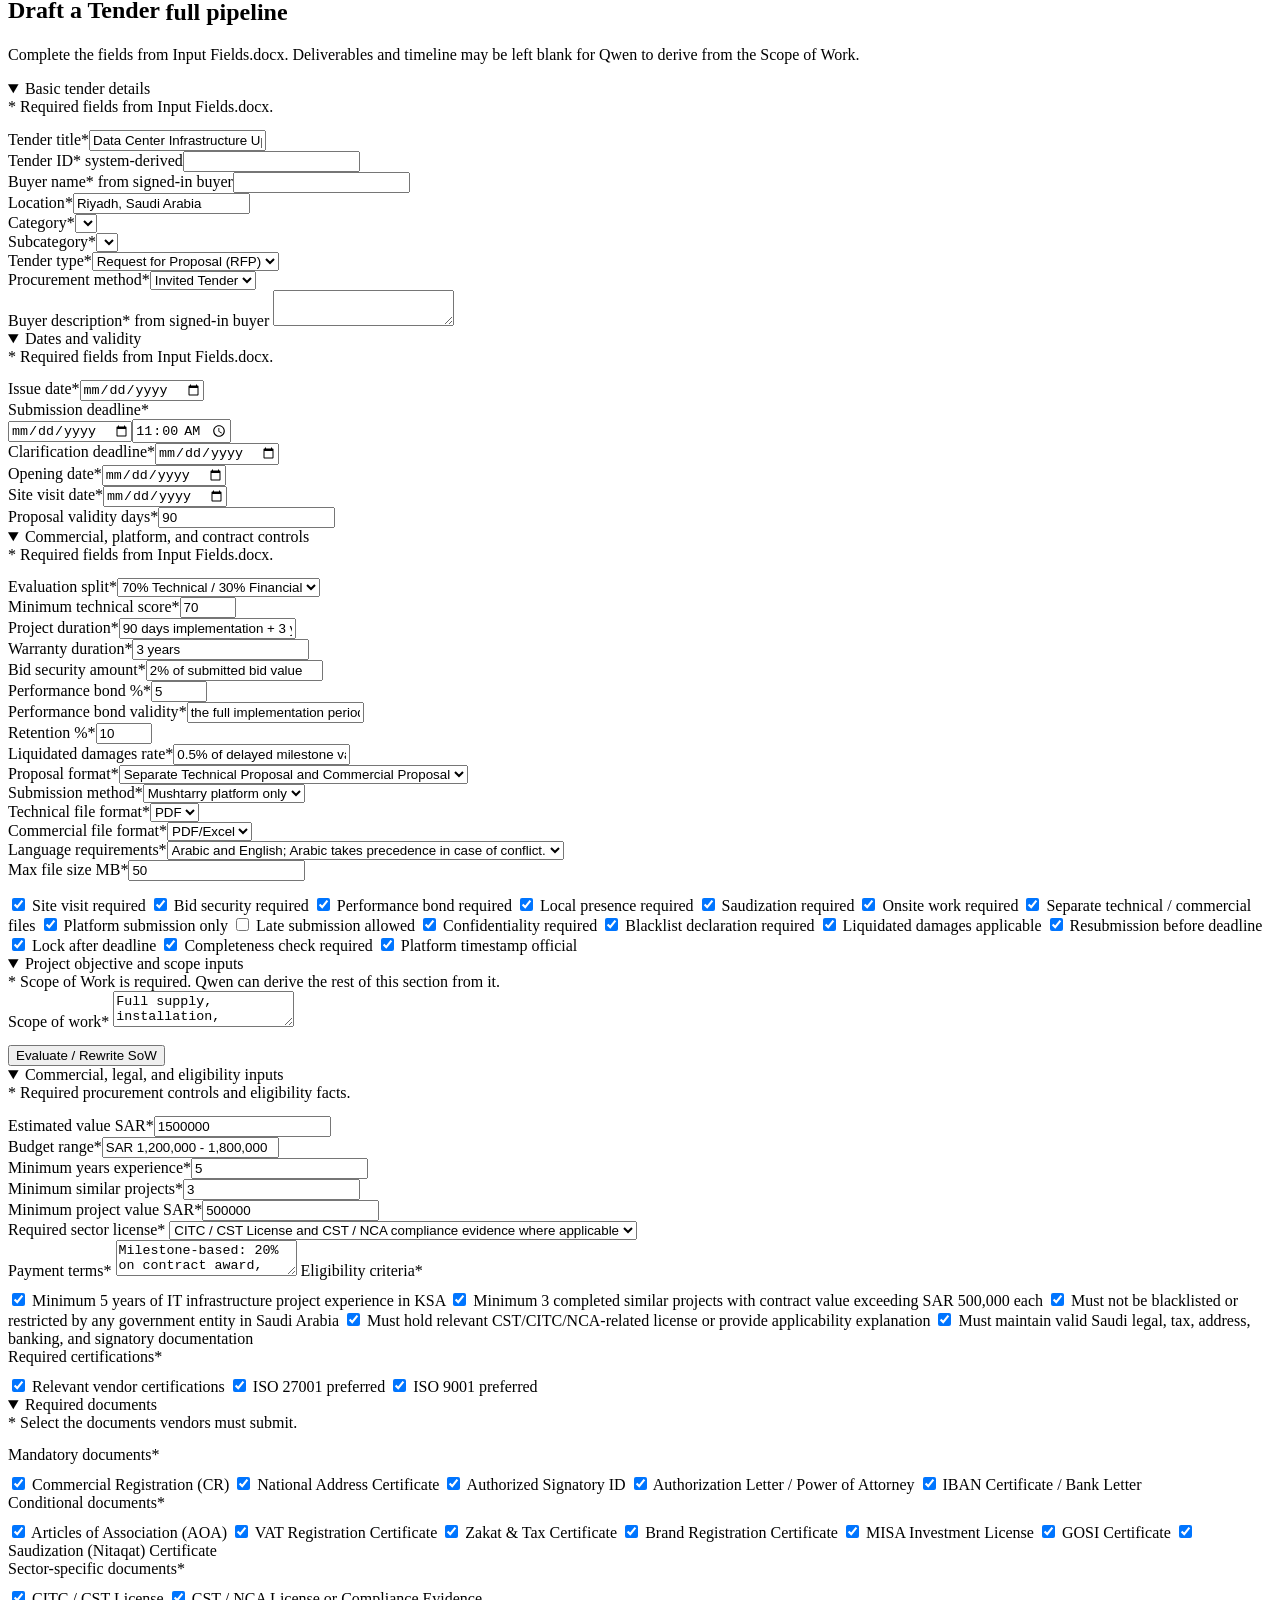
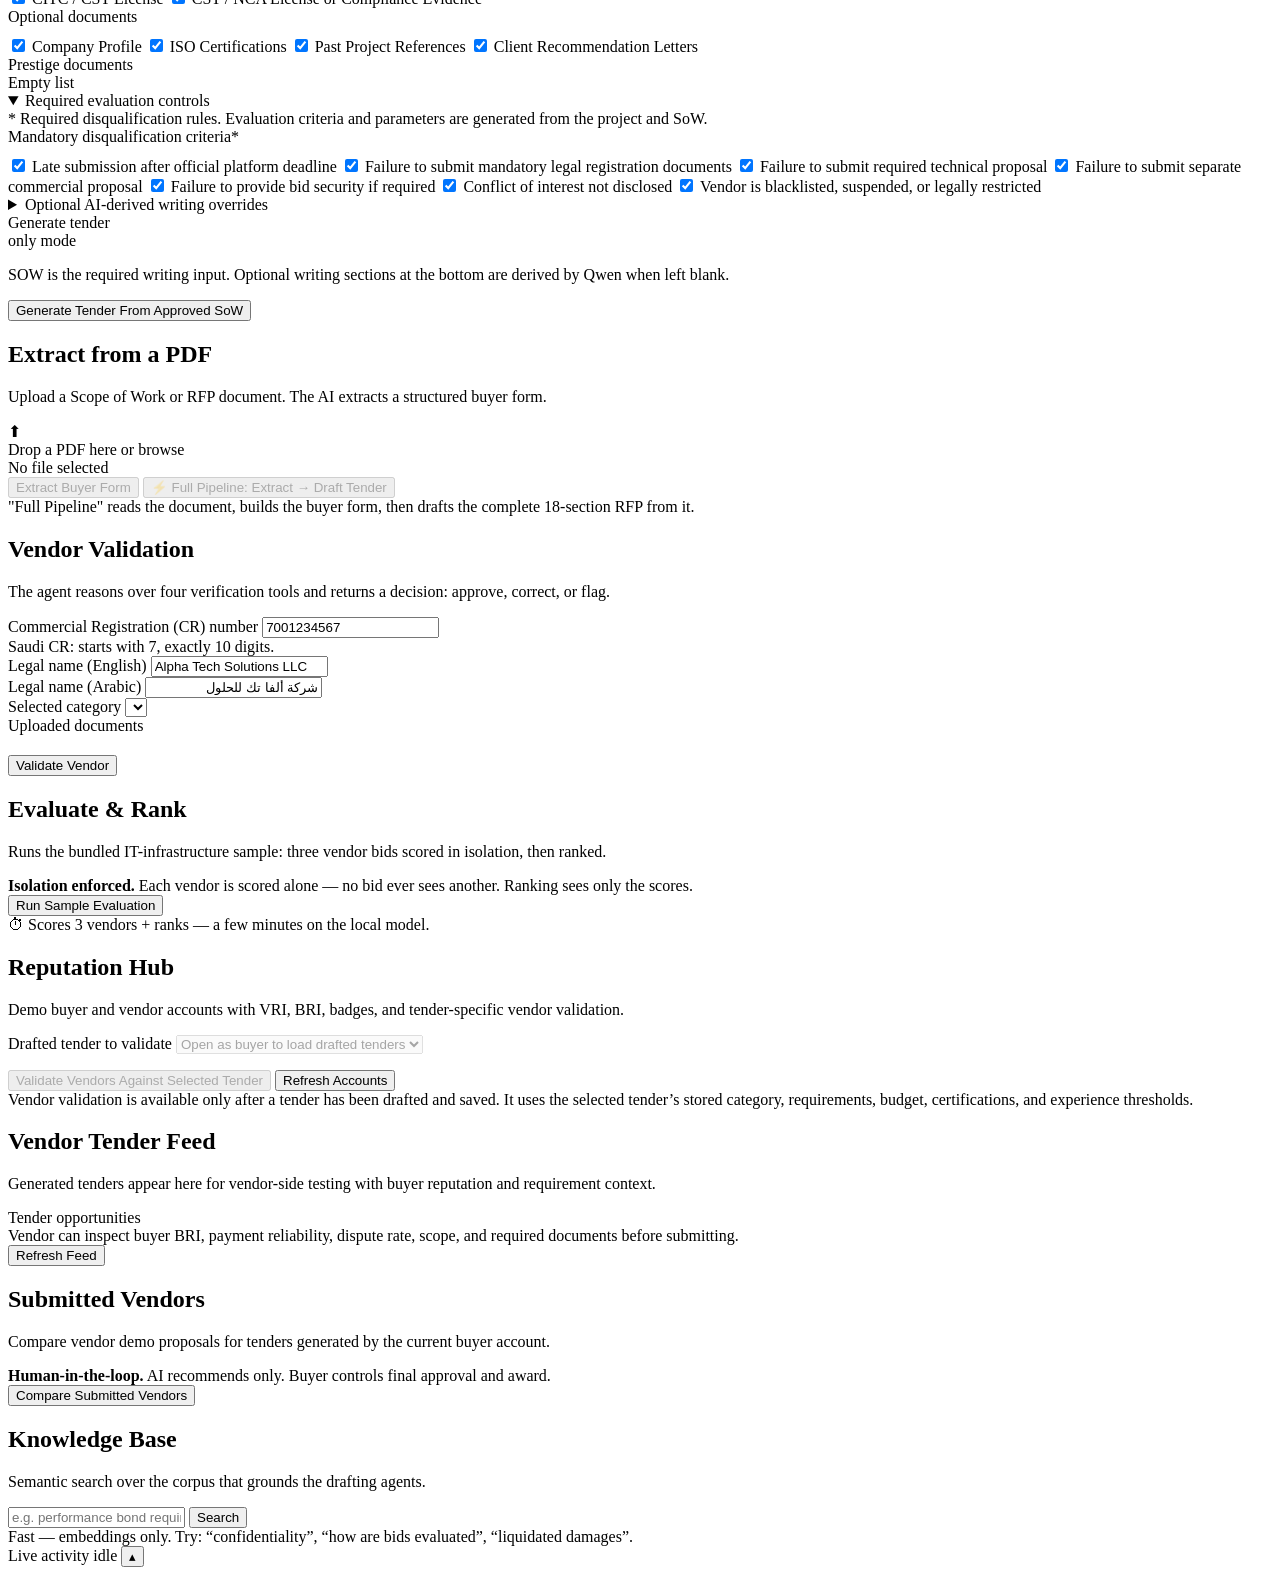
==== commit 005192e0: "Validate vendors against drafted tenders" ====
--- a/frontend/index.html
+++ b/frontend/index.html
@@ -4,7 +4,7 @@
   <meta charset="UTF-8" />
   <meta name="viewport" content="width=device-width, initial-scale=1.0" />
   <title>Mushtary — AI Procurement Console</title>
-  <link rel="stylesheet" href="/styles.css" />
+  <link rel="stylesheet" href="/styles.css?v=20260713-tablefix" />
   <link rel="preconnect" href="https://fonts.googleapis.com" />
   <link href="https://fonts.googleapis.com/css2?family=Inter:wght@400;500;600;700;800&display=swap" rel="stylesheet" />
 </head>
@@ -325,13 +325,20 @@
             <label class="field-label" style="margin-top:14px">Methodology requirements</label>
             <textarea id="draftMethodologyRequirements" class="input textarea compact-textarea" placeholder="Optional. Qwen can derive from the SoW."></textarea>
             <label class="field-label" style="margin-top:14px">Deliverables</label>
-            <div class="editable-table-wrap"><table class="editable-table" id="draftDeliverablesTable"><thead><tr><th>Deliverable</th><th>Description / acceptance output</th><th>Format</th><th></th></tr></thead><tbody></tbody></table></div>
-            <button type="button" class="table-add" data-add-row="draftDeliverablesTable">+ Add deliverable</button>
+            <div class="table-editor">
+              <div class="table-editor-head"><span>Add each promised output and its acceptance evidence.</span><button type="button" class="btn ghost table-add" onclick="addTenderTableRow('draftDeliverablesTable')">+ Add deliverable</button></div>
+              <div class="editable-table-wrap"><table class="editable-table" id="draftDeliverablesTable"><thead><tr><th>Deliverable</th><th>Description / acceptance output</th><th>Format</th><th></th></tr></thead><tbody></tbody></table></div>
+            </div>
             <label class="field-label" style="margin-top:14px">Timeline milestones</label>
-            <div class="editable-table-wrap"><table class="editable-table" id="draftTimelineTable"><thead><tr><th>Milestone</th><th>Target date / timing</th><th></th></tr></thead><tbody></tbody></table></div>
-            <button type="button" class="table-add" data-add-row="draftTimelineTable">+ Add milestone</button>
+            <div class="table-editor">
+              <div class="table-editor-head"><span>Set the key approval gates and target timing.</span><button type="button" class="btn ghost table-add" onclick="addTenderTableRow('draftTimelineTable')">+ Add milestone</button></div>
+              <div class="editable-table-wrap"><table class="editable-table" id="draftTimelineTable"><thead><tr><th>Milestone</th><th>Target date / timing</th><th></th></tr></thead><tbody></tbody></table></div>
+            </div>
             <label class="field-label" style="margin-top:14px">Roles and responsibilities</label>
-            <textarea id="draftResponsibilities" class="input textarea compact-textarea" placeholder="Optional. Example: Buyer | Provide access; Review deliverables"></textarea>
+            <div class="table-editor">
+              <div class="table-editor-head"><span>Use semicolons to separate multiple responsibilities.</span><button type="button" class="btn ghost table-add" onclick="addTenderTableRow('draftResponsibilitiesTable')">+ Add role</button></div>
+              <div class="editable-table-wrap"><table class="editable-table" id="draftResponsibilitiesTable"><thead><tr><th>Party / role</th><th>Responsibilities</th><th></th></tr></thead><tbody></tbody></table></div>
+            </div>
             <label class="field-label" style="margin-top:14px">Evaluation criteria</label>
             <textarea id="draftEvaluationCriteria" class="input textarea compact-textarea" placeholder="Optional. Qwen can derive from the SoW and project."></textarea>
             <div class="grid two" style="margin-top:14px">
@@ -432,15 +439,19 @@
       <section class="view" id="view-reputation">
         <header class="page-head">
           <h1>Reputation Hub</h1>
-          <p>Demo buyer and vendor accounts with VRI, BRI, badges, shortlisting, and AI committee decision support.</p>
+          <p>Demo buyer and vendor accounts with VRI, BRI, badges, and tender-specific vendor validation.</p>
         </header>
         <div class="panel">
           <div id="reputationSnapshot"></div>
+          <div class="field-block" style="margin-top:16px">
+            <label class="field-label" for="validationTenderSelect">Drafted tender to validate</label>
+            <select id="validationTenderSelect" class="input" disabled><option>Open as buyer to load drafted tenders</option></select>
+          </div>
           <div class="toolbar" style="margin-top:16px">
-            <button id="shortlistBtn" class="btn primary">Run Shortlist From Current Tender</button>
+            <button id="shortlistBtn" class="btn primary" disabled>Validate Vendors Against Selected Tender</button>
             <button id="refreshReputationBtn" class="btn ghost">Refresh Accounts</button>
           </div>
-          <div class="hint">Uses the Draft Tender category, budget, certifications, years of experience, and similar-project inputs.</div>
+          <div class="hint">Vendor validation is available only after a tender has been drafted and saved. It uses the selected tender’s stored category, requirements, budget, certifications, and experience thresholds.</div>
         </div>
         <div id="shortlistResult"></div>
         <div id="reputationAccounts"></div>
@@ -508,6 +519,35 @@
     <div class="console-body" id="consoleBody"></div>
   </div>
 
-  <script src="/app.js"></script>
+  <script>
+    // Kept beside the buyer-form markup so its essential add-row controls work
+    // even if a browser still has an earlier app.js in memory.
+    window.addTenderTableRow = function (tableId) {
+      const table = document.getElementById(tableId);
+      const body = table && table.querySelector("tbody");
+      if (!body) return;
+      const labels = Array.from(table.querySelectorAll("thead th")).slice(0, -1).map(th => th.textContent.trim());
+      const row = document.createElement("tr");
+      labels.forEach(label => {
+        const cell = document.createElement("td");
+        cell.dataset.label = label;
+        const input = document.createElement("input");
+        input.setAttribute("aria-label", label);
+        cell.appendChild(input);
+        row.appendChild(cell);
+      });
+      const action = document.createElement("td");
+      const remove = document.createElement("button");
+      remove.type = "button";
+      remove.className = "table-remove";
+      remove.textContent = "Remove";
+      remove.addEventListener("click", () => row.remove());
+      action.appendChild(remove);
+      row.appendChild(action);
+      body.appendChild(row);
+      row.querySelector("input")?.focus();
+    };
+  </script>
+  <script src="/app.js?v=20260713-tablefix"></script>
 </body>
 </html>
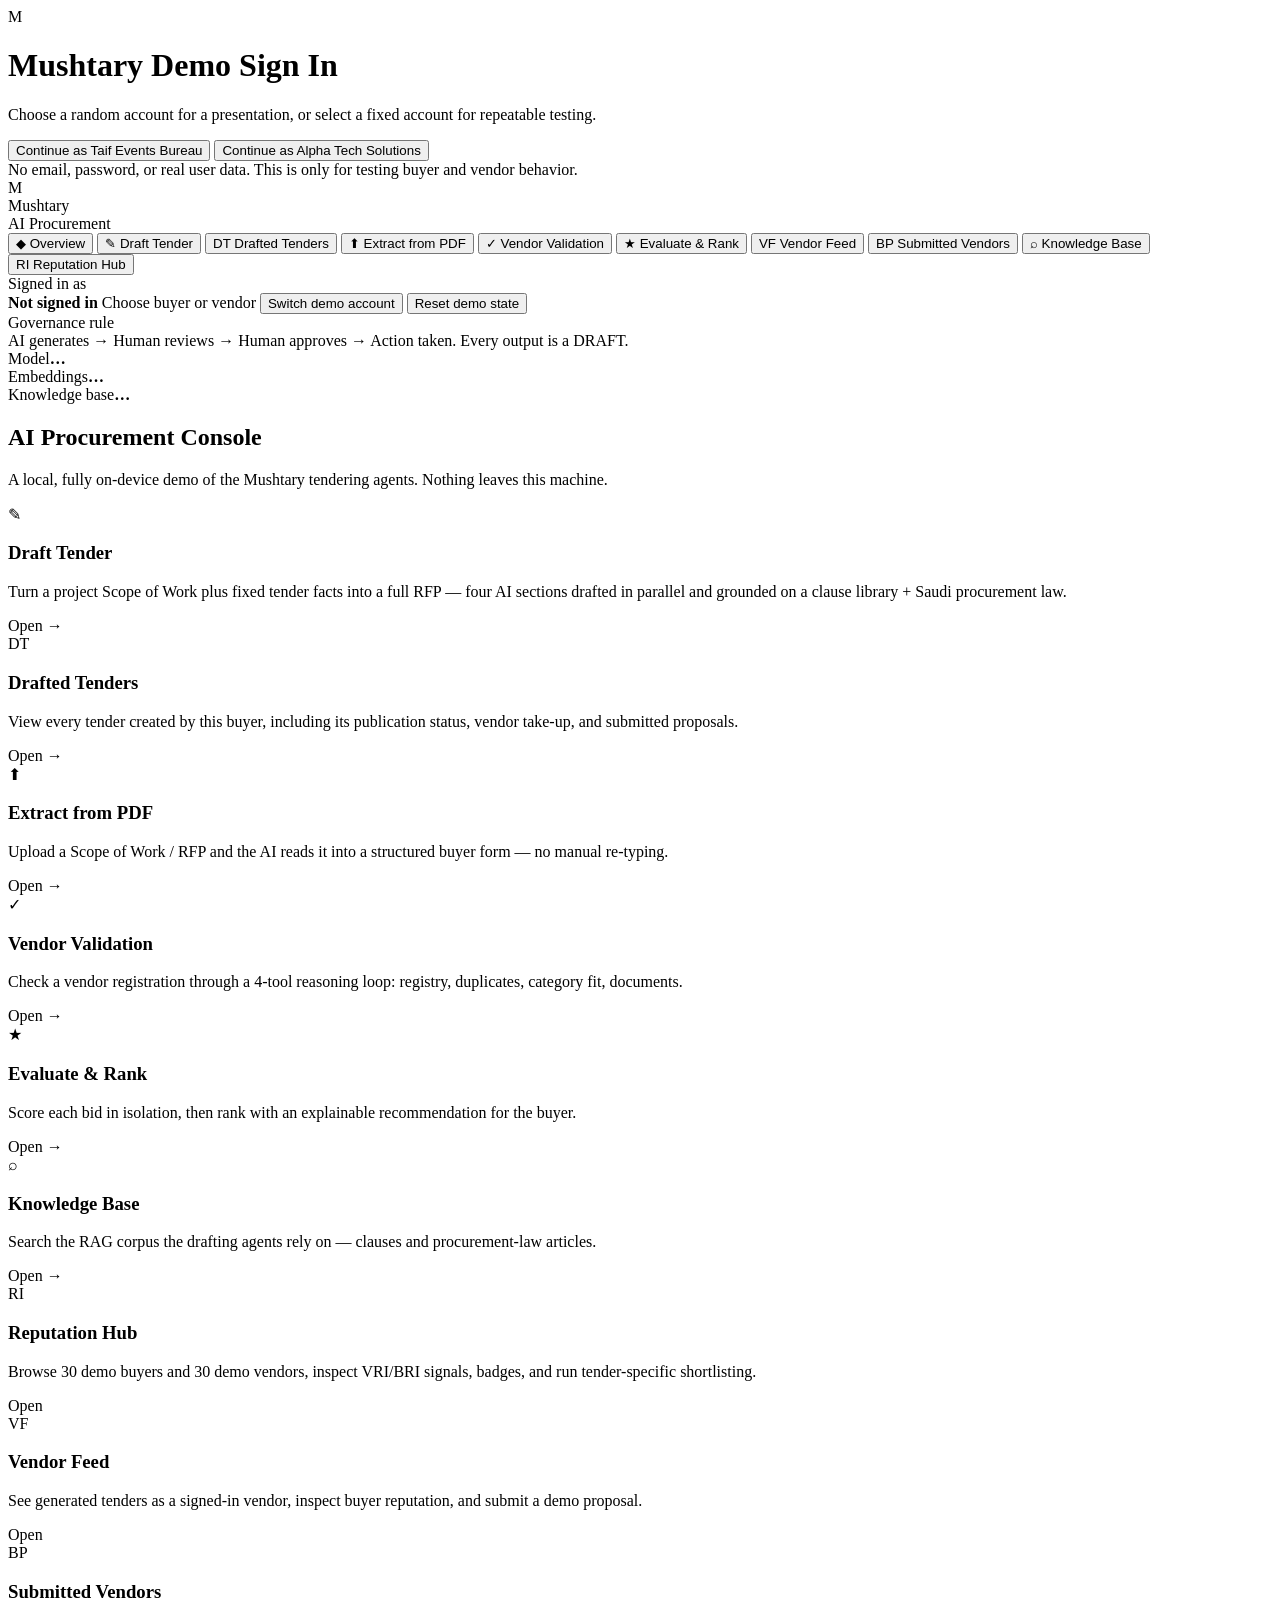
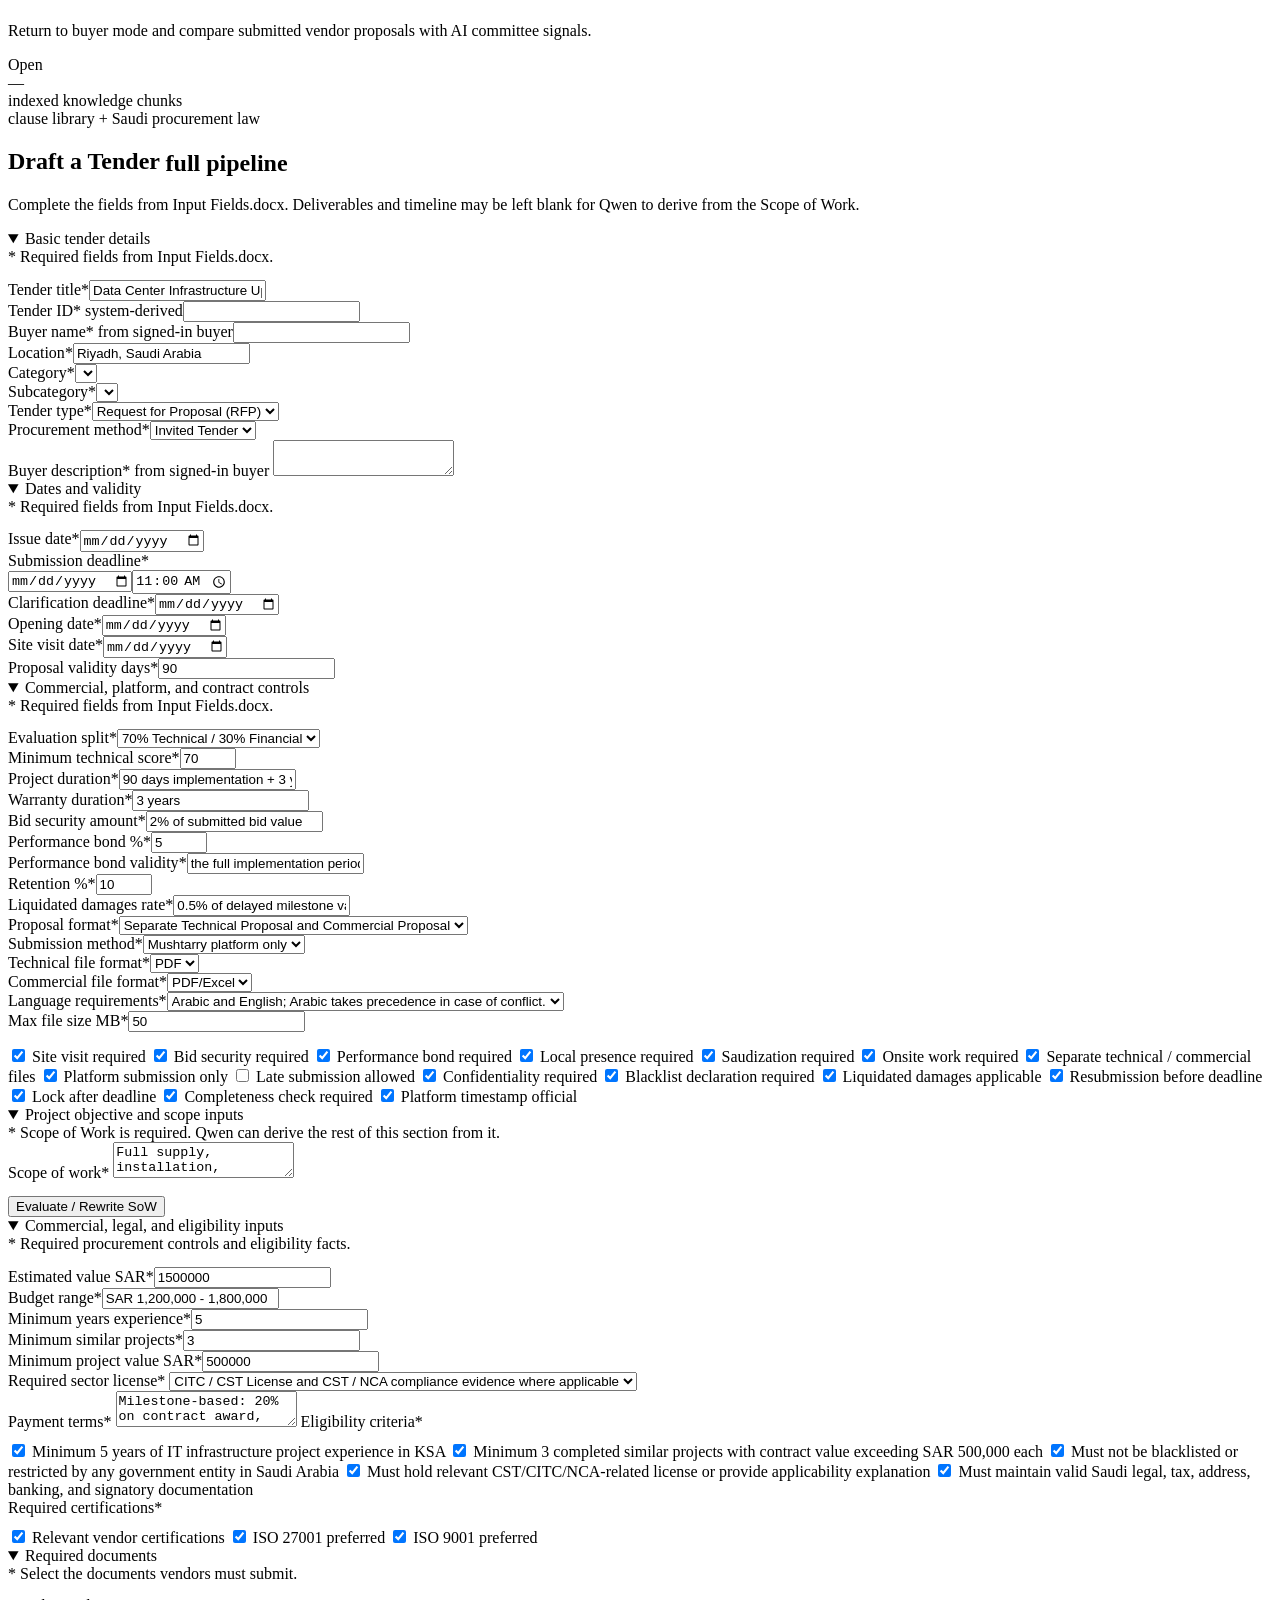
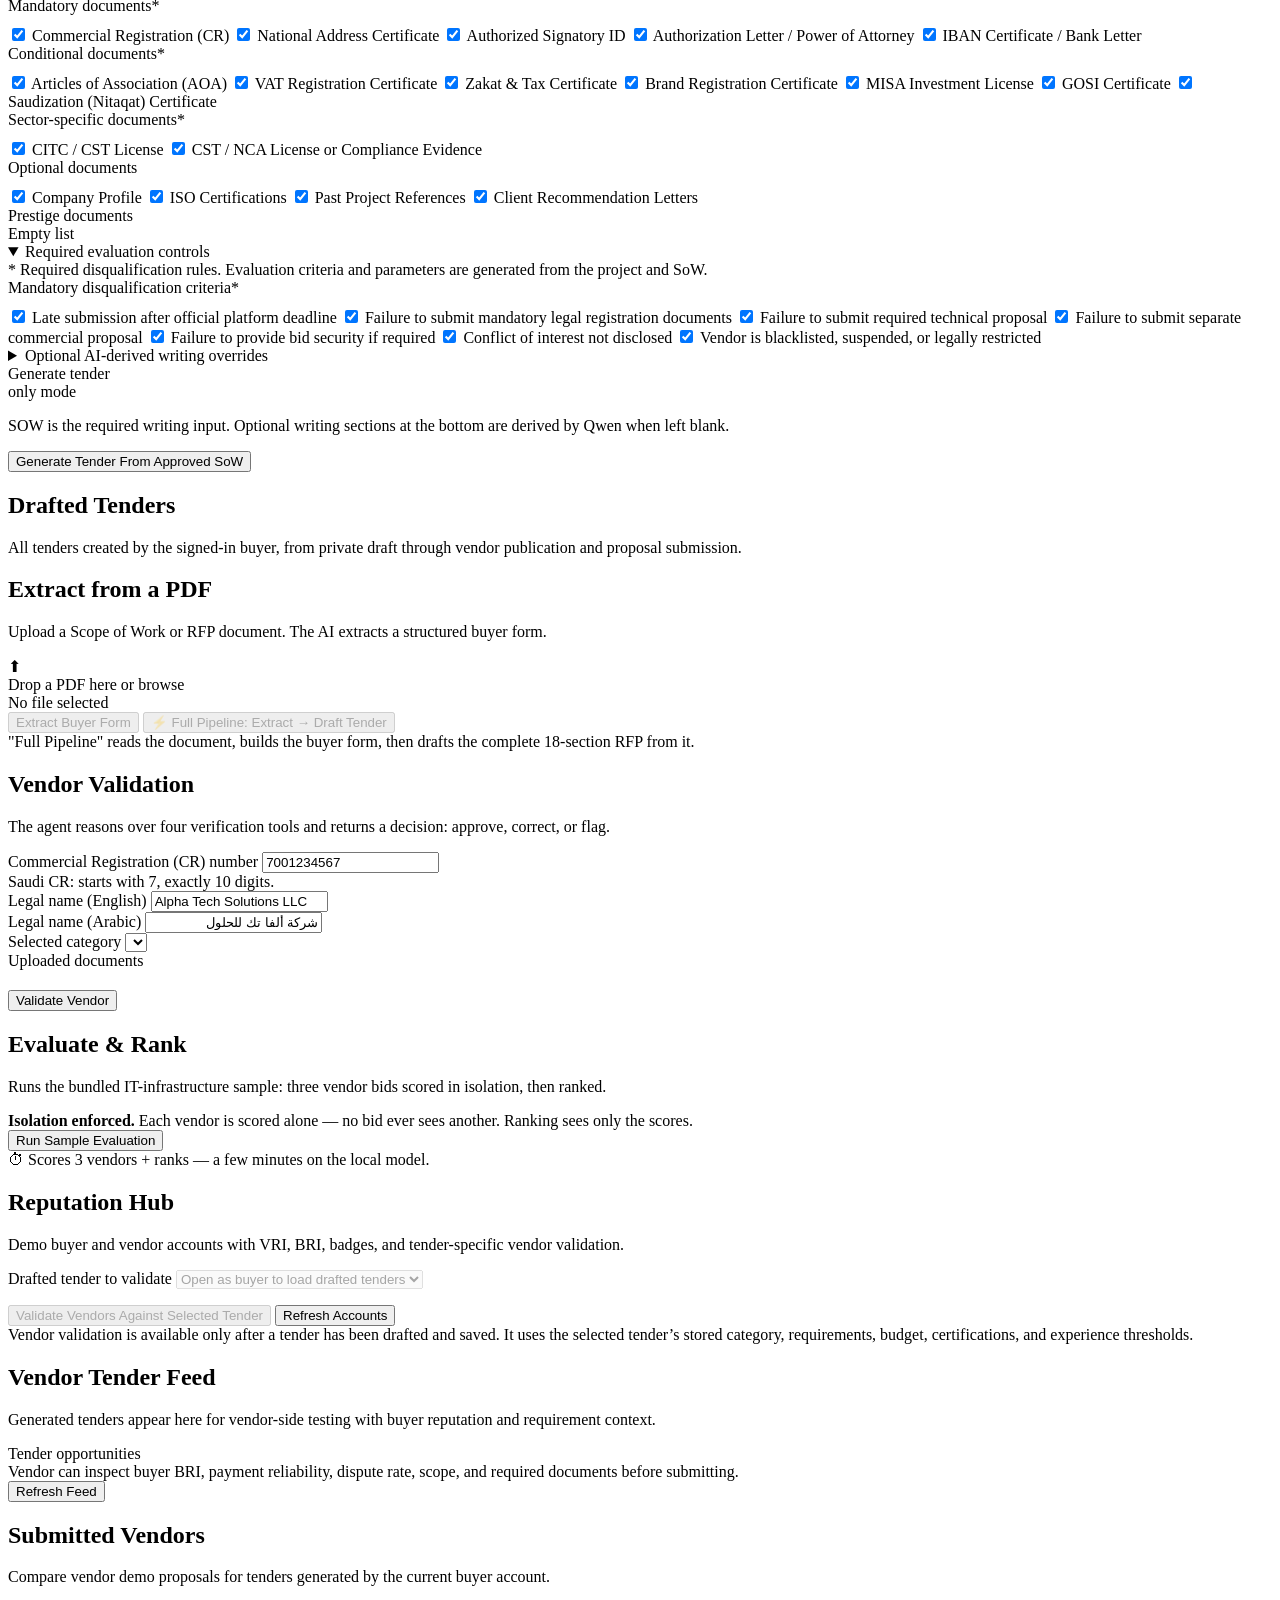
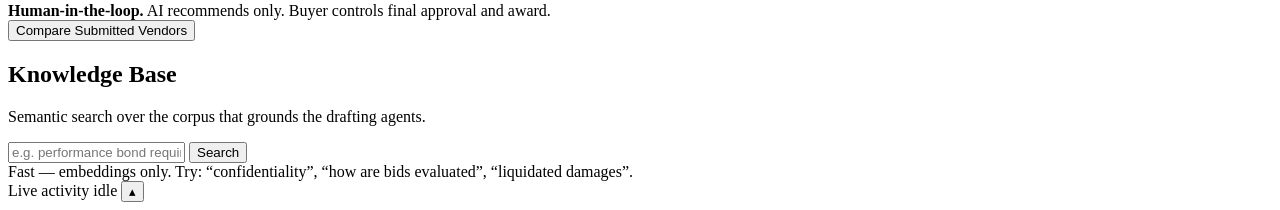
==== commit 2218c87b: "Add dedicated drafted tenders page" ====
--- a/frontend/index.html
+++ b/frontend/index.html
@@ -4,7 +4,7 @@
   <meta charset="UTF-8" />
   <meta name="viewport" content="width=device-width, initial-scale=1.0" />
   <title>Mushtary — AI Procurement Console</title>
-  <link rel="stylesheet" href="/styles.css?v=20260713-tablefix" />
+  <link rel="stylesheet" href="/styles.css?v=20260713-drafted-tenders" />
   <link rel="preconnect" href="https://fonts.googleapis.com" />
   <link href="https://fonts.googleapis.com/css2?family=Inter:wght@400;500;600;700;800&display=swap" rel="stylesheet" />
 </head>
@@ -41,6 +41,7 @@
       <nav class="nav">
         <button class="nav-item active" data-view="overview"><span class="ico">◆</span> Overview</button>
         <button class="nav-item" data-view="draft"><span class="ico">✎</span> Draft Tender</button>
+        <button class="nav-item" data-view="drafted-tenders" data-role-view="buyer"><span class="ico">DT</span> Drafted Tenders</button>
         <button class="nav-item" data-view="extract"><span class="ico">⬆</span> Extract from PDF</button>
         <button class="nav-item" data-view="validate"><span class="ico">✓</span> Vendor Validation</button>
         <button class="nav-item" data-view="evaluate"><span class="ico">★</span> Evaluate &amp; Rank</button>
@@ -84,6 +85,12 @@
             <div class="feat-ico">✎</div>
             <h3>Draft Tender</h3>
             <p>Turn a project Scope of Work plus fixed tender facts into a full RFP — four AI sections drafted in parallel and grounded on a clause library + Saudi procurement law.</p>
+            <span class="link">Open →</span>
+          </div>
+          <div class="card feature" data-go="drafted-tenders" data-role-view="buyer">
+            <div class="feat-ico">DT</div>
+            <h3>Drafted Tenders</h3>
+            <p>View every tender created by this buyer, including its publication status, vendor take-up, and submitted proposals.</p>
             <span class="link">Open →</span>
           </div>
           <div class="card feature" data-go="extract">
@@ -361,6 +368,14 @@
         </div>
         <div id="sowReviewResult"></div>
         <div id="draftResult"></div>
+      </section>
+
+      <!-- DRAFTED TENDERS -->
+      <section class="view" id="view-drafted-tenders" data-role-view="buyer">
+        <header class="page-head">
+          <h1>Drafted Tenders</h1>
+          <p>All tenders created by the signed-in buyer, from private draft through vendor publication and proposal submission.</p>
+        </header>
         <div id="savedTenders"></div>
       </section>
 
@@ -548,6 +563,6 @@
       row.querySelector("input")?.focus();
     };
   </script>
-  <script src="/app.js?v=20260713-tablefix"></script>
+  <script src="/app.js?v=20260713-drafted-tenders"></script>
 </body>
 </html>
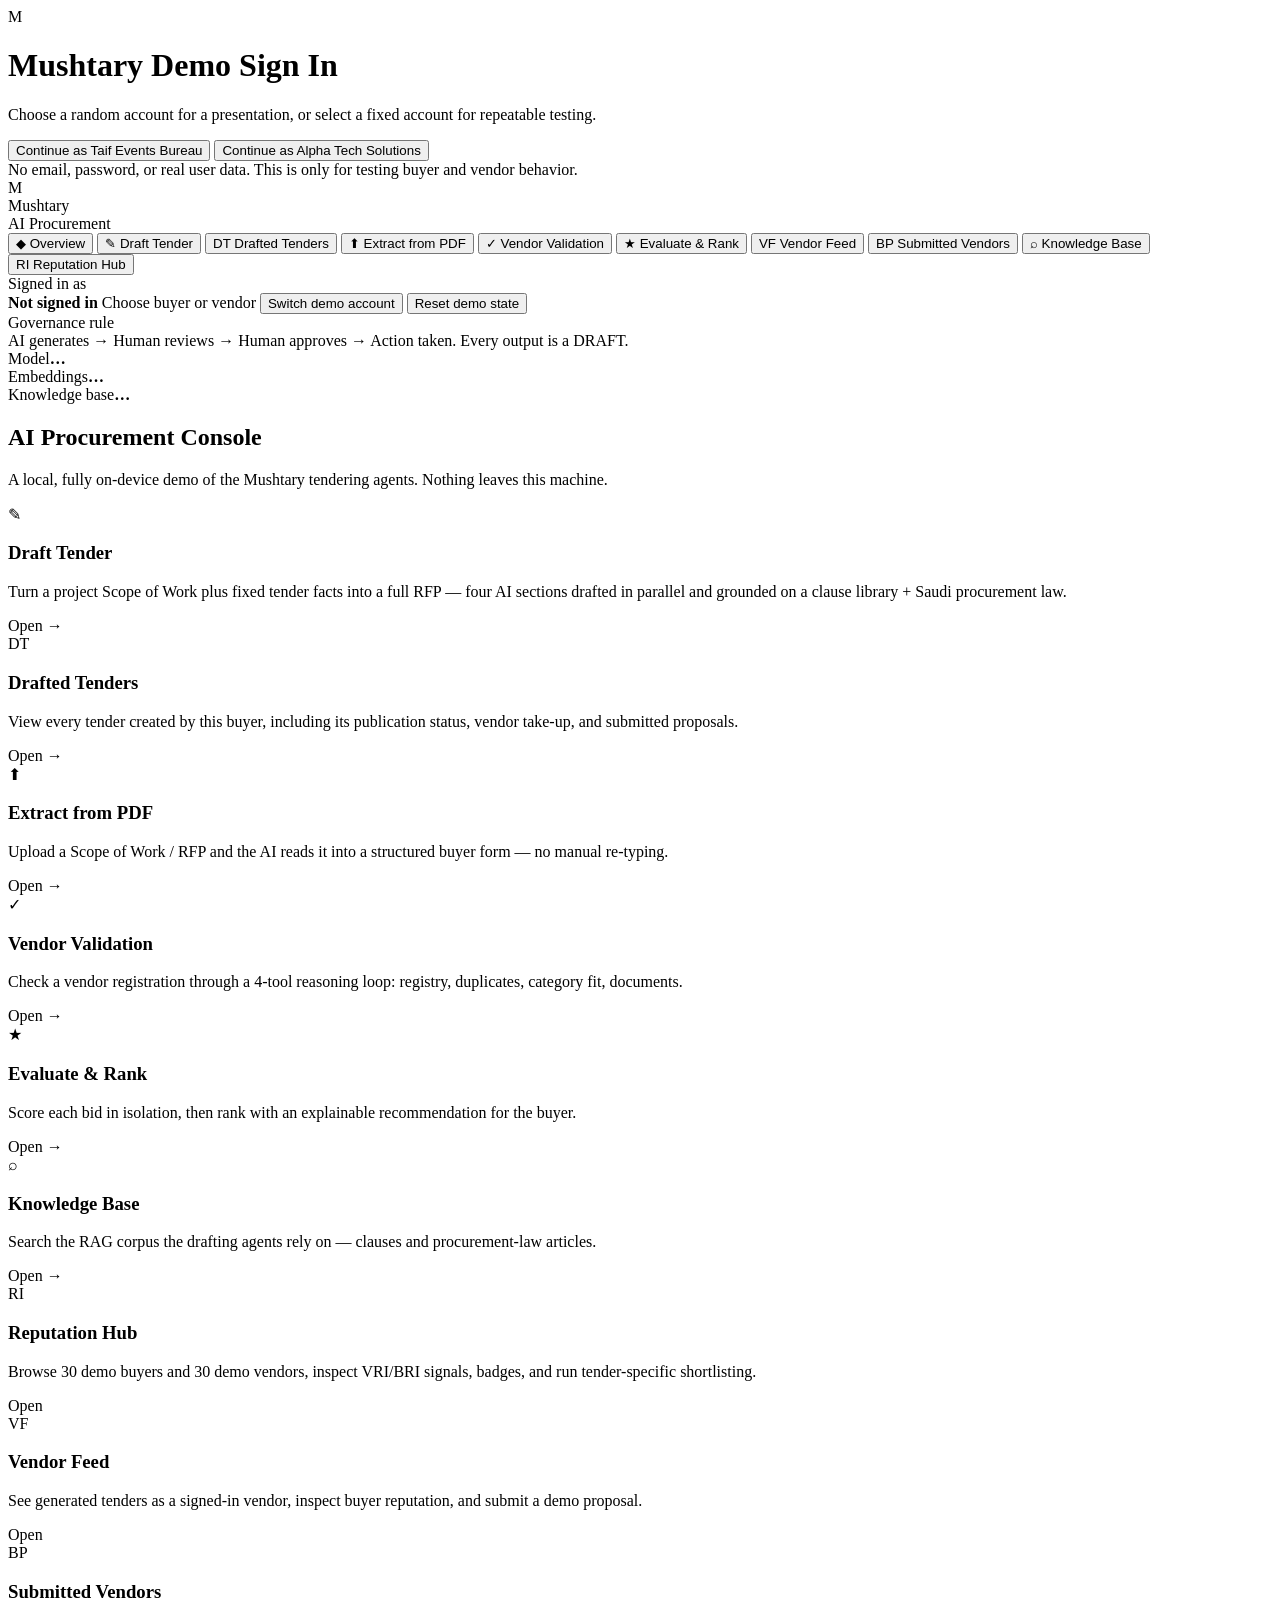
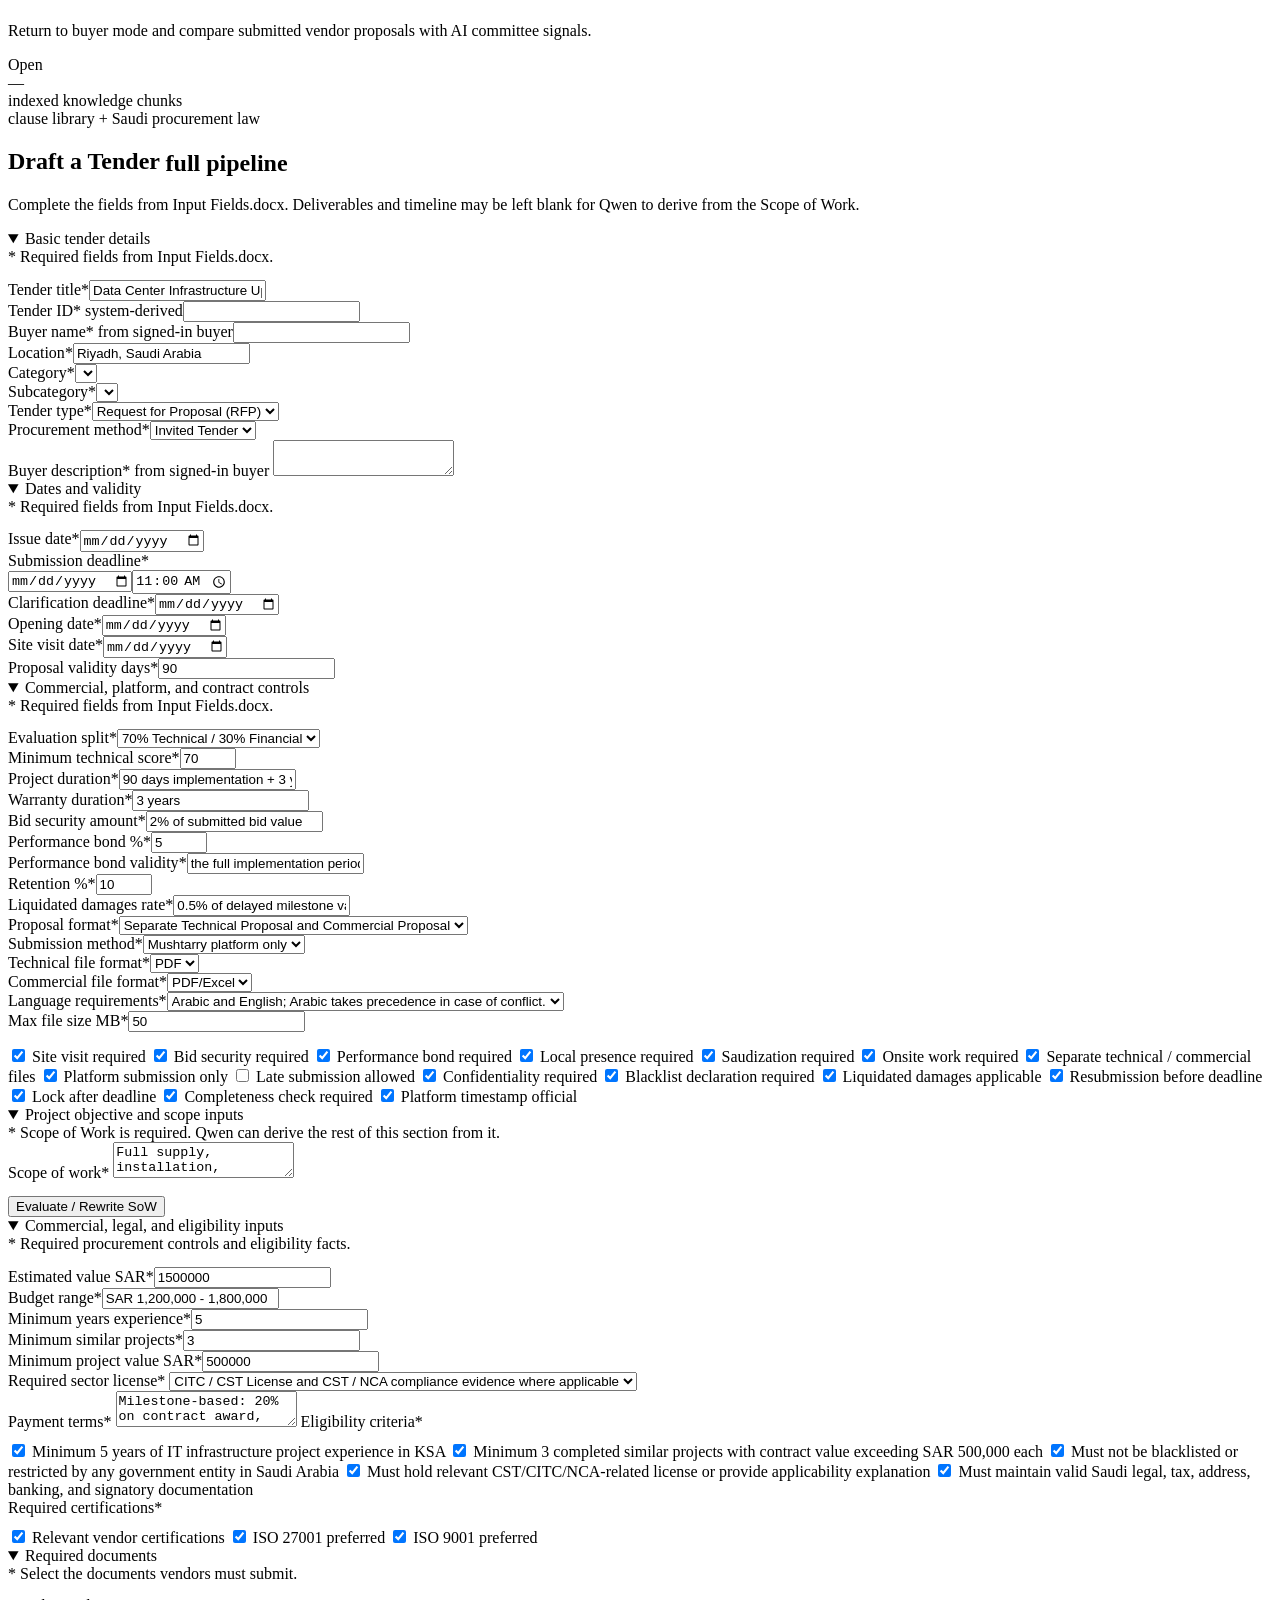
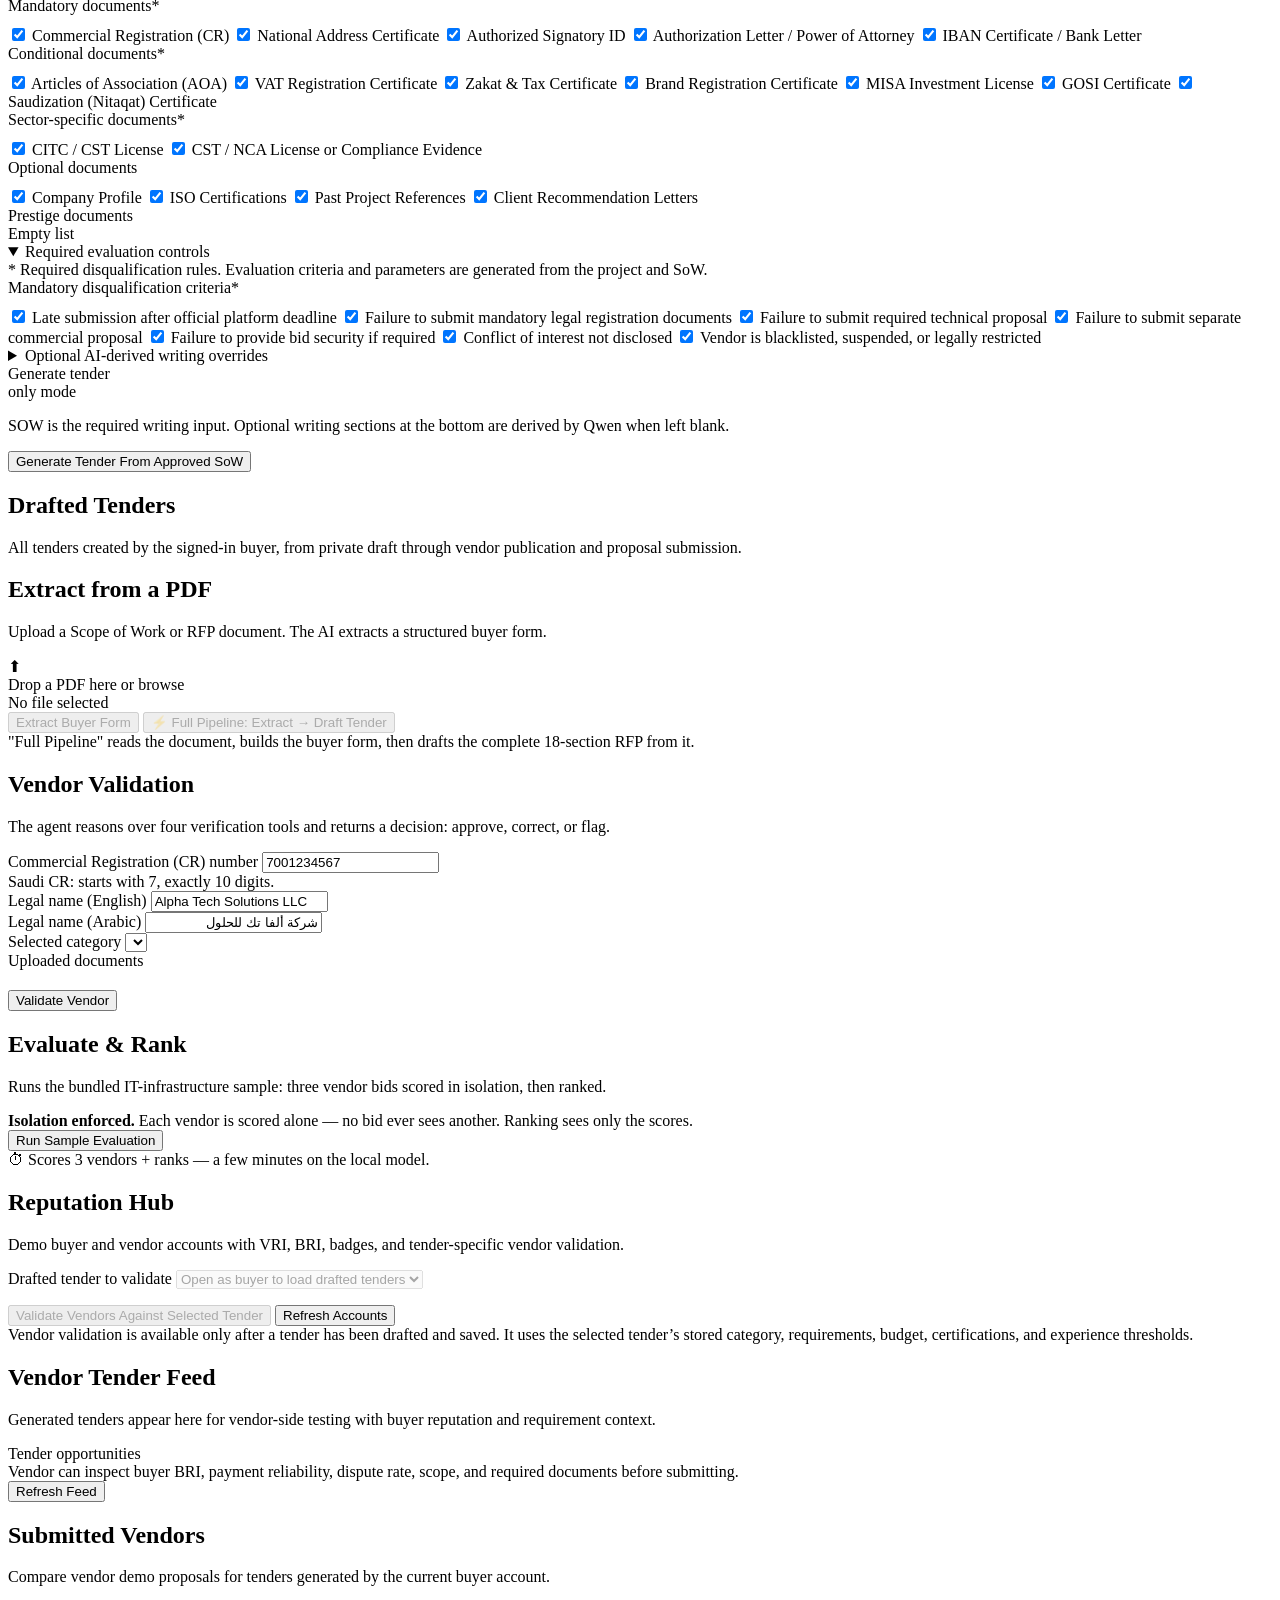
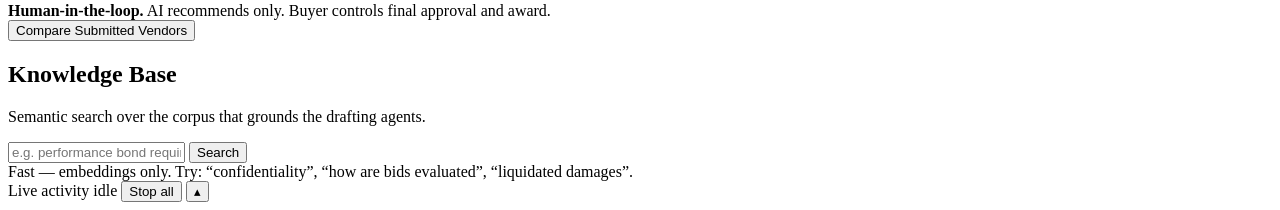
==== commit 961ba3d2: "Add controls to stop running demo jobs" ====
--- a/frontend/index.html
+++ b/frontend/index.html
@@ -4,7 +4,7 @@
   <meta charset="UTF-8" />
   <meta name="viewport" content="width=device-width, initial-scale=1.0" />
   <title>Mushtary — AI Procurement Console</title>
-  <link rel="stylesheet" href="/styles.css?v=20260713-drafted-tenders" />
+  <link rel="stylesheet" href="/styles.css?v=20260713-job-stop" />
   <link rel="preconnect" href="https://fonts.googleapis.com" />
   <link href="https://fonts.googleapis.com/css2?family=Inter:wght@400;500;600;700;800&display=swap" rel="stylesheet" />
 </head>
@@ -529,6 +529,7 @@
       <span class="console-dot" id="consoleDot"></span>
       <span class="console-title">Live activity</span>
       <span class="console-sub" id="consoleSub">idle</span>
+      <button class="console-stop" id="stopAllJobsBtn" type="button" title="Stop all running processes">Stop all</button>
       <button class="console-toggle" id="consoleToggle">▴</button>
     </div>
     <div class="console-body" id="consoleBody"></div>
@@ -563,6 +564,6 @@
       row.querySelector("input")?.focus();
     };
   </script>
-  <script src="/app.js?v=20260713-drafted-tenders"></script>
+  <script src="/app.js?v=20260713-job-stop"></script>
 </body>
 </html>
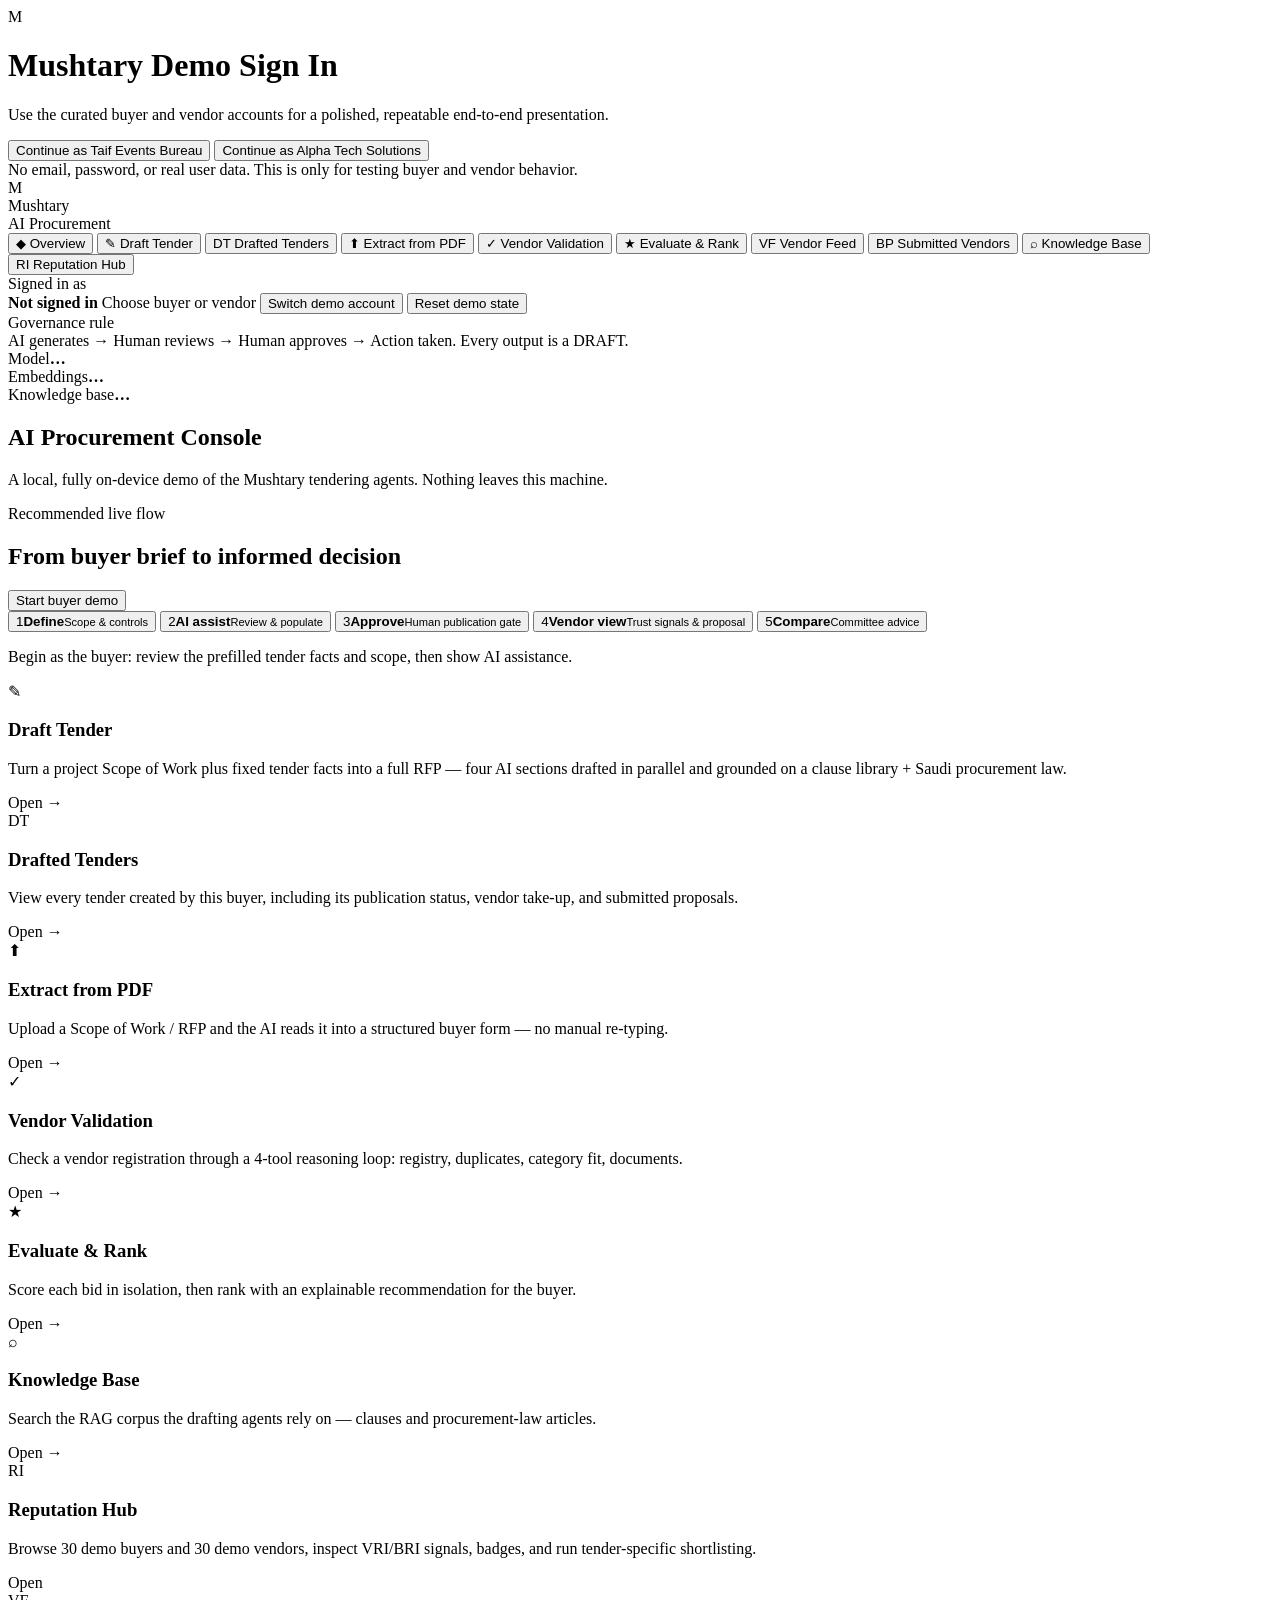
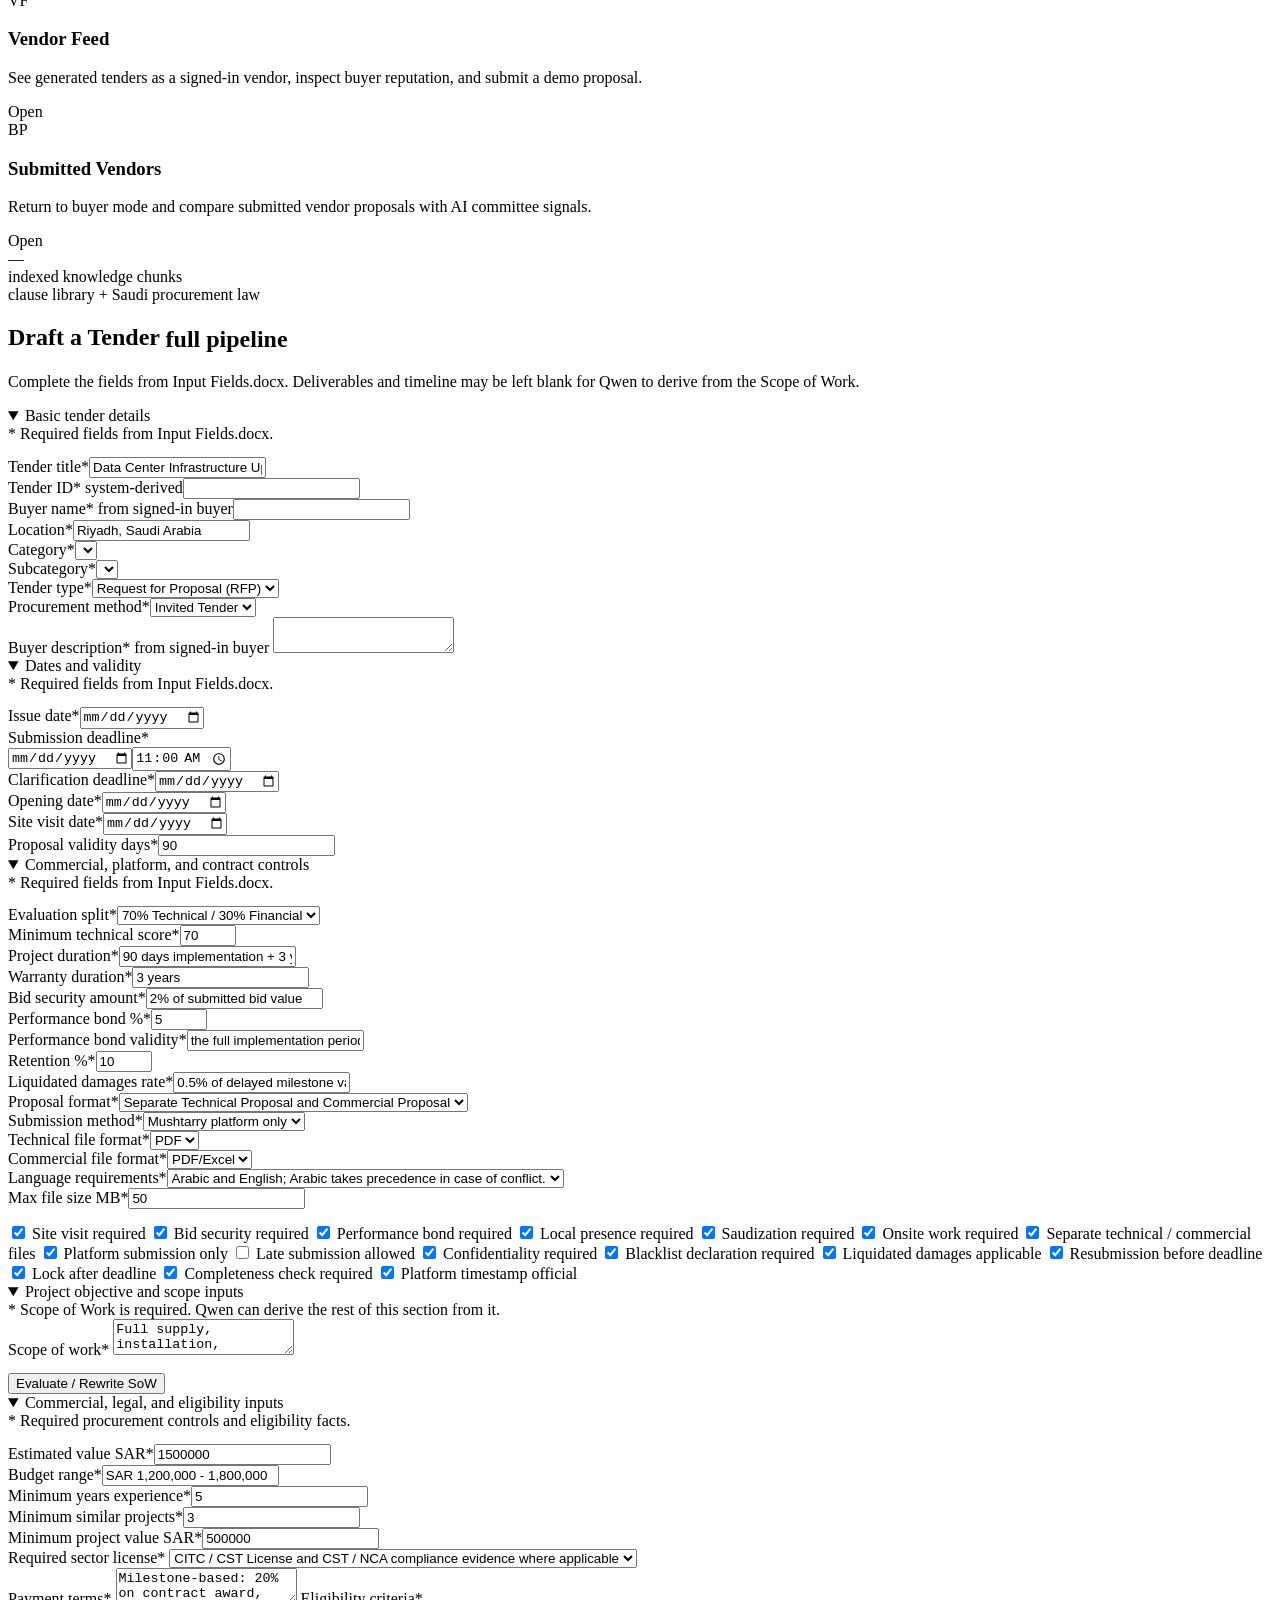
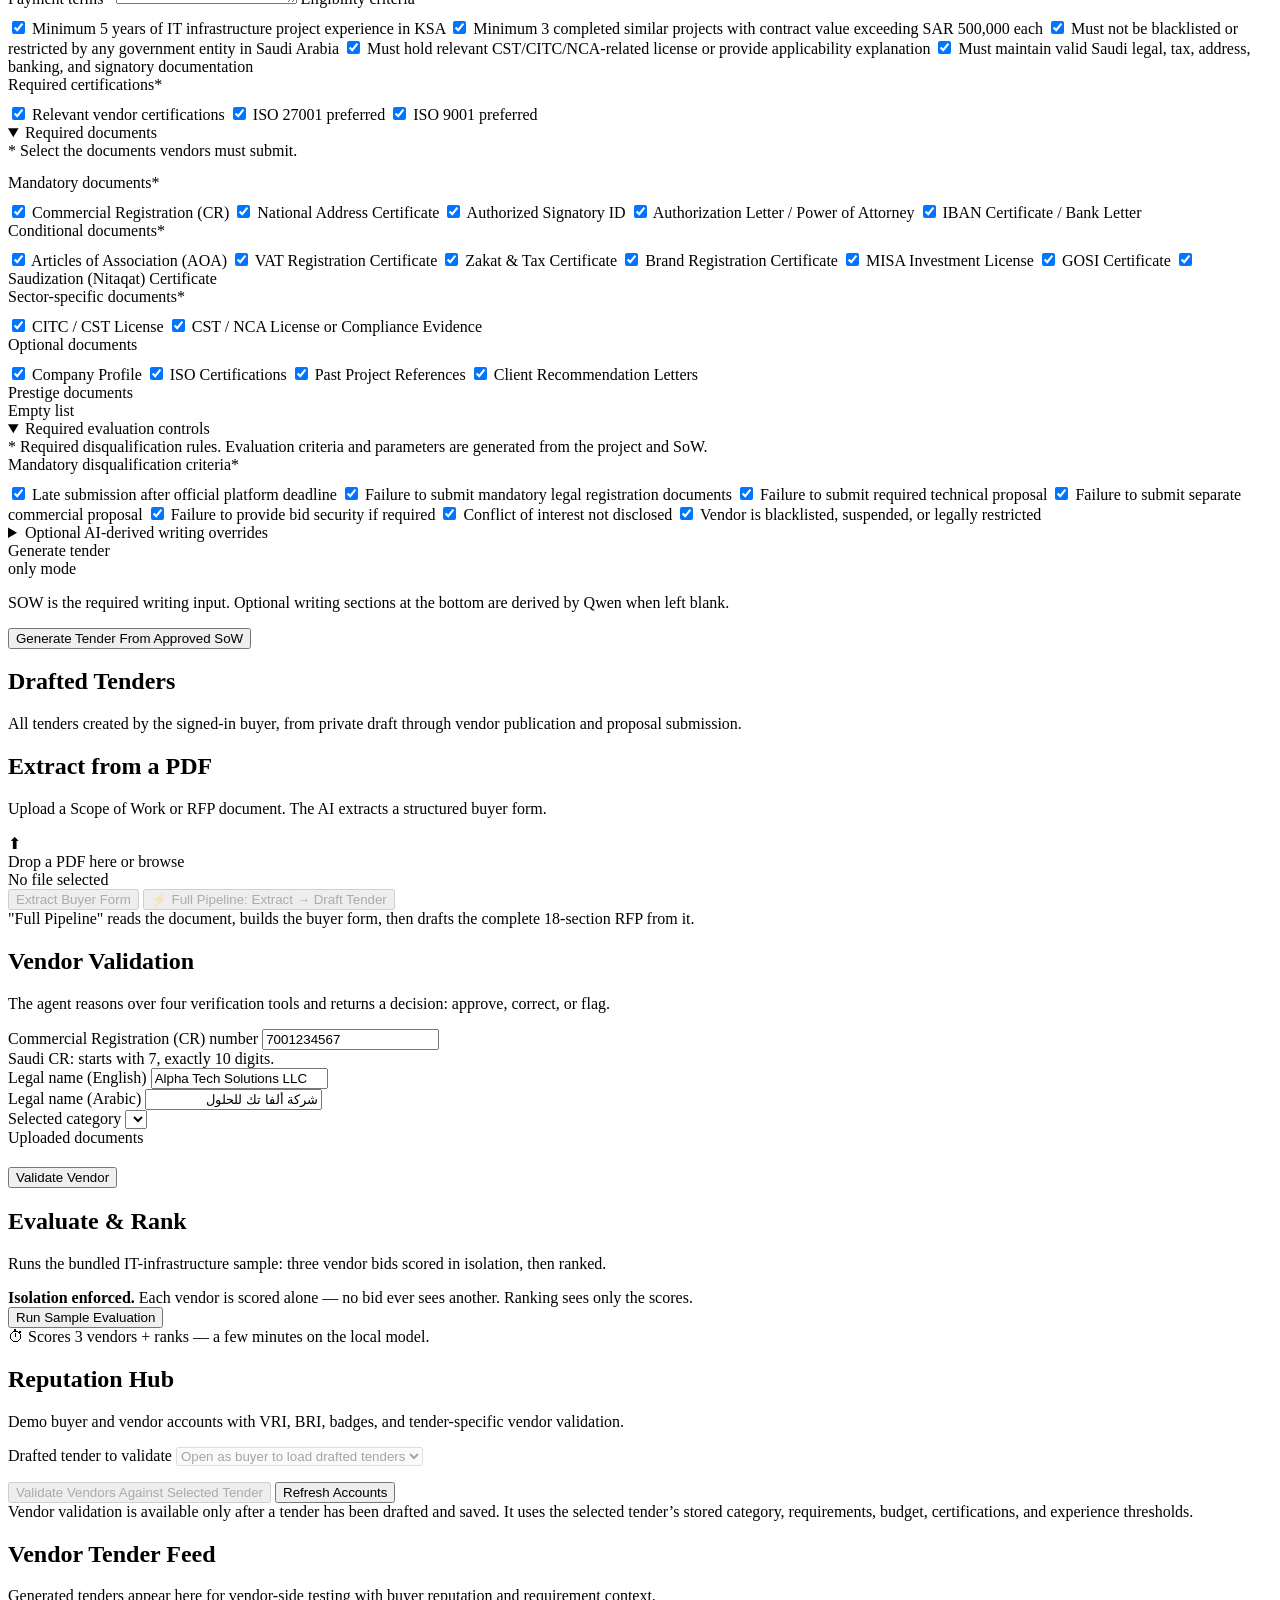
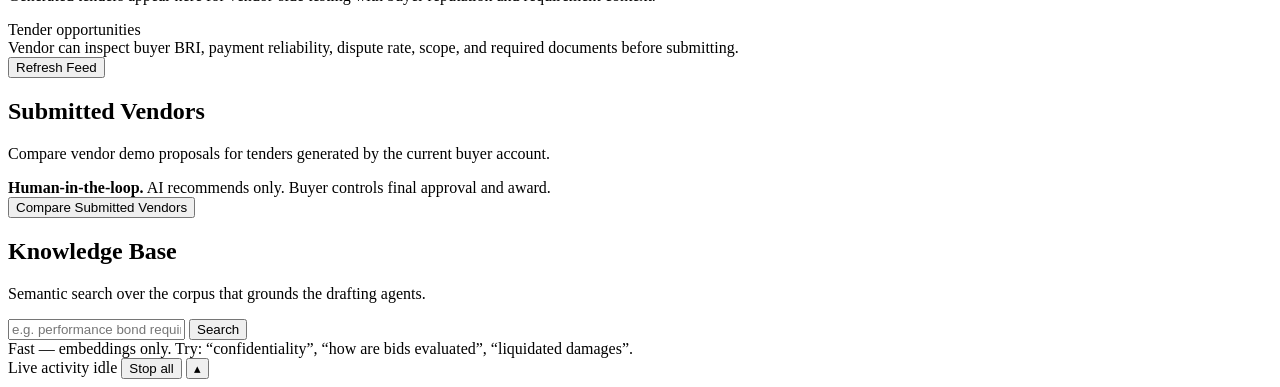
==== commit fe18fbd8: "Harden demo workflows and vendor comparison" ====
--- a/frontend/index.html
+++ b/frontend/index.html
@@ -13,7 +13,7 @@
     <div class="signin-panel">
       <div class="brand-mark">M</div>
       <h1>Mushtary Demo Sign In</h1>
-      <p>Choose a random account for a presentation, or select a fixed account for repeatable testing.</p>
+      <p>Use the curated buyer and vendor accounts for a polished, repeatable end-to-end presentation.</p>
       <div class="signin-actions">
         <button class="btn primary" id="signinBuyerBtn">Continue as Taif Events Bureau</button>
         <button class="btn ghost" id="signinVendorBtn">Continue as Alpha Tech Solutions</button>
@@ -80,6 +80,20 @@
           <h1>AI Procurement Console</h1>
           <p>A local, fully on-device demo of the Mushtary tendering agents. Nothing leaves this machine.</p>
         </header>
+        <section class="demo-runway" aria-label="Recommended demo journey">
+          <div class="demo-runway-head">
+            <div><span class="eyebrow">Recommended live flow</span><h2>From buyer brief to informed decision</h2></div>
+            <button class="btn primary" data-go="draft">Start buyer demo</button>
+          </div>
+          <div class="demo-steps">
+            <button class="demo-step active" data-go="draft" data-stage="buyer"><span>1</span><b>Define</b><small>Scope &amp; controls</small></button>
+            <button class="demo-step" data-go="draft" data-stage="assist"><span>2</span><b>AI assist</b><small>Review &amp; populate</small></button>
+            <button class="demo-step" data-go="drafted-tenders" data-stage="publish"><span>3</span><b>Approve</b><small>Human publication gate</small></button>
+            <button class="demo-step" data-go="vendor-feed" data-stage="vendor" data-demo-role="vendor"><span>4</span><b>Vendor view</b><small>Trust signals &amp; proposal</small></button>
+            <button class="demo-step" data-go="buyer-proposals" data-stage="compare" data-demo-role="buyer"><span>5</span><b>Compare</b><small>Committee advice</small></button>
+          </div>
+          <p id="demoStageNote" class="demo-stage-note">Begin as the buyer: review the prefilled tender facts and scope, then show AI assistance.</p>
+        </section>
         <div class="grid cards">
           <div class="card feature" data-go="draft">
             <div class="feat-ico">✎</div>
@@ -564,6 +578,6 @@
       row.querySelector("input")?.focus();
     };
   </script>
-  <script src="/app.js?v=20260713-job-stop"></script>
+  <script src="/app.js?v=20260714-demo-runway"></script>
 </body>
 </html>
